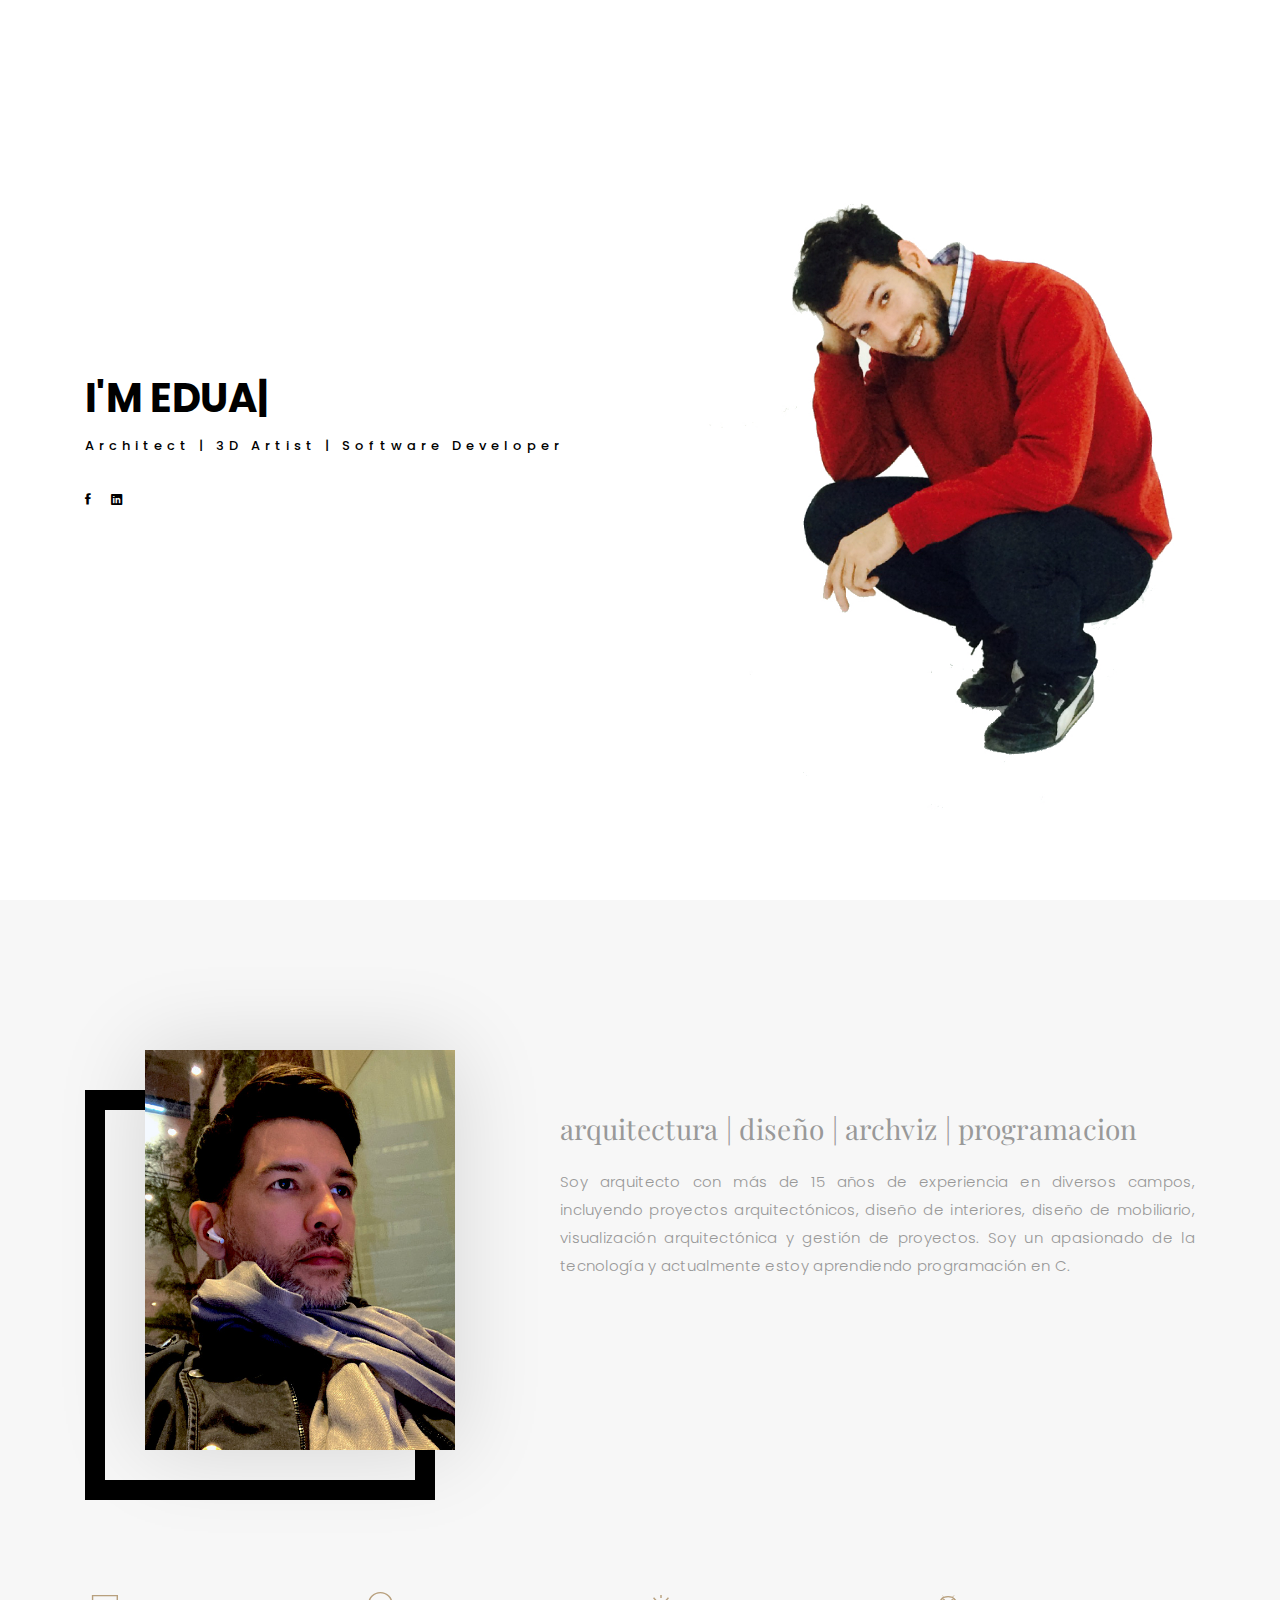
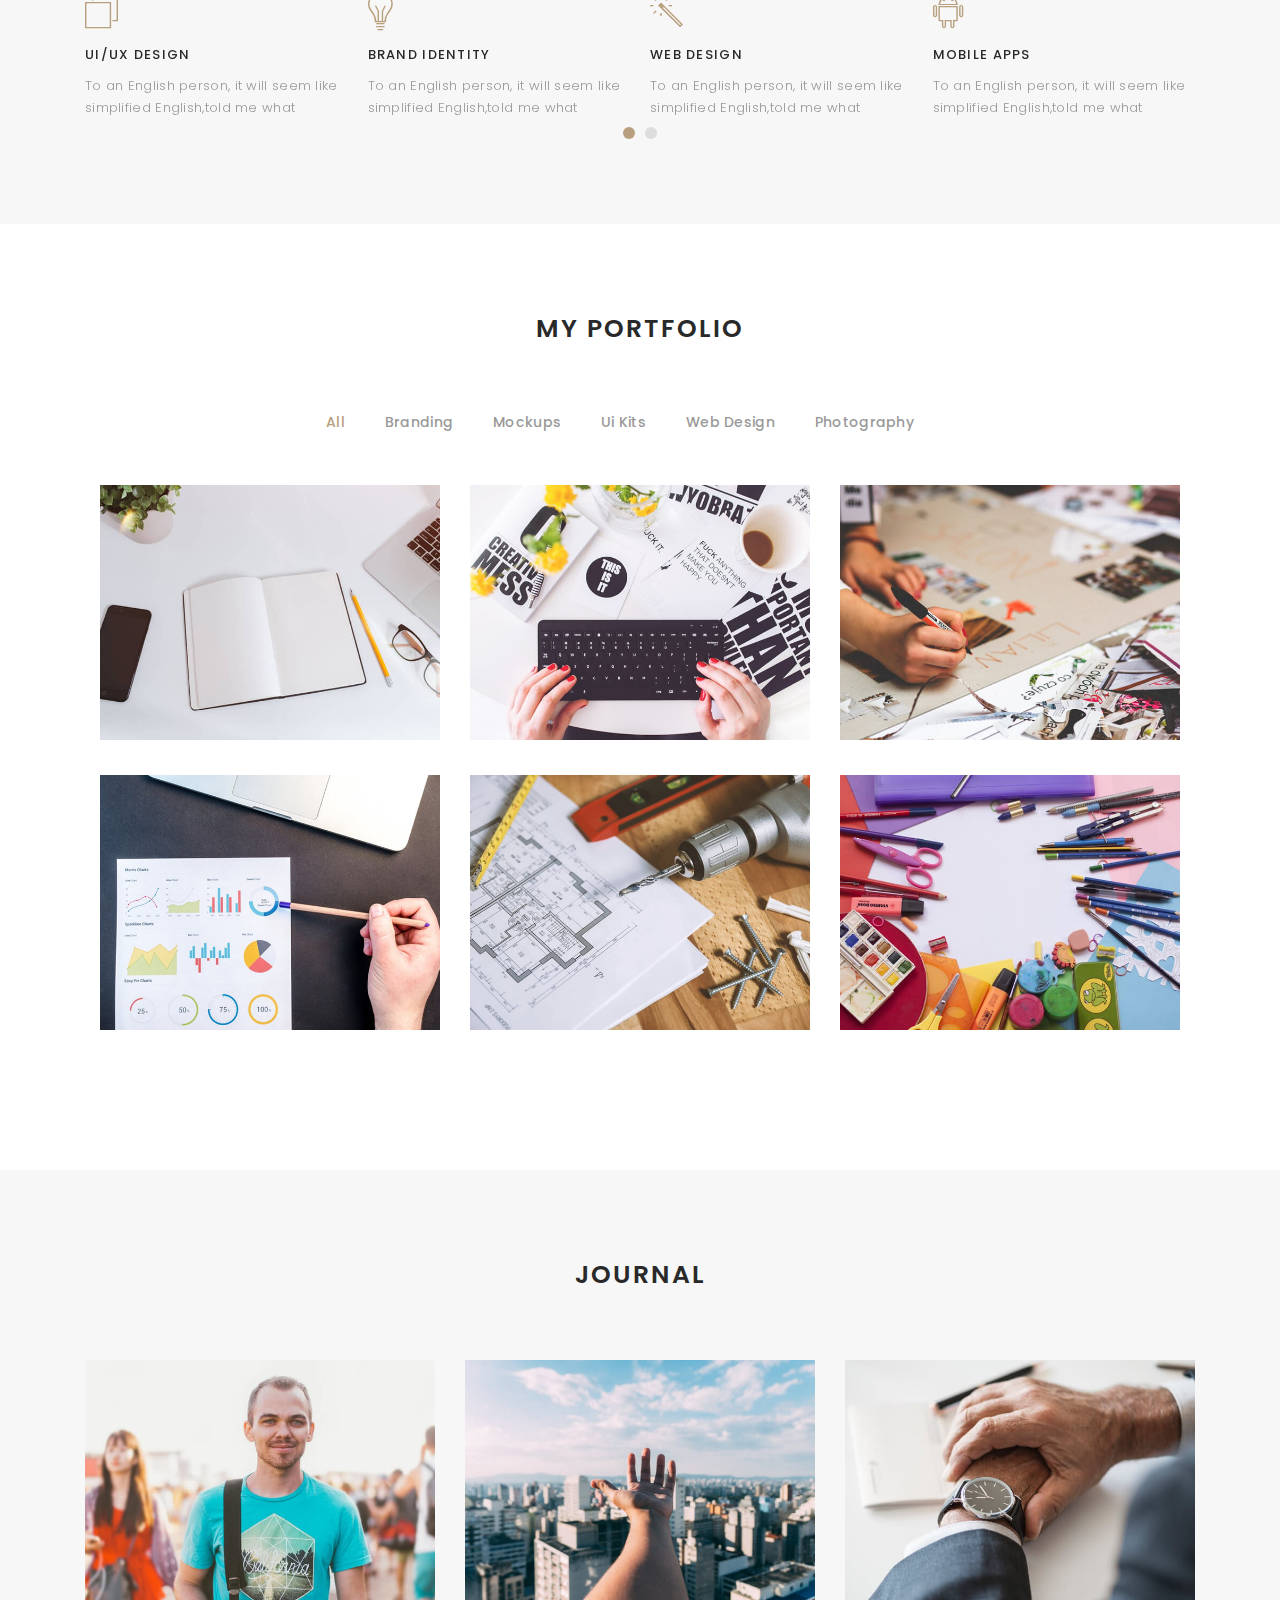
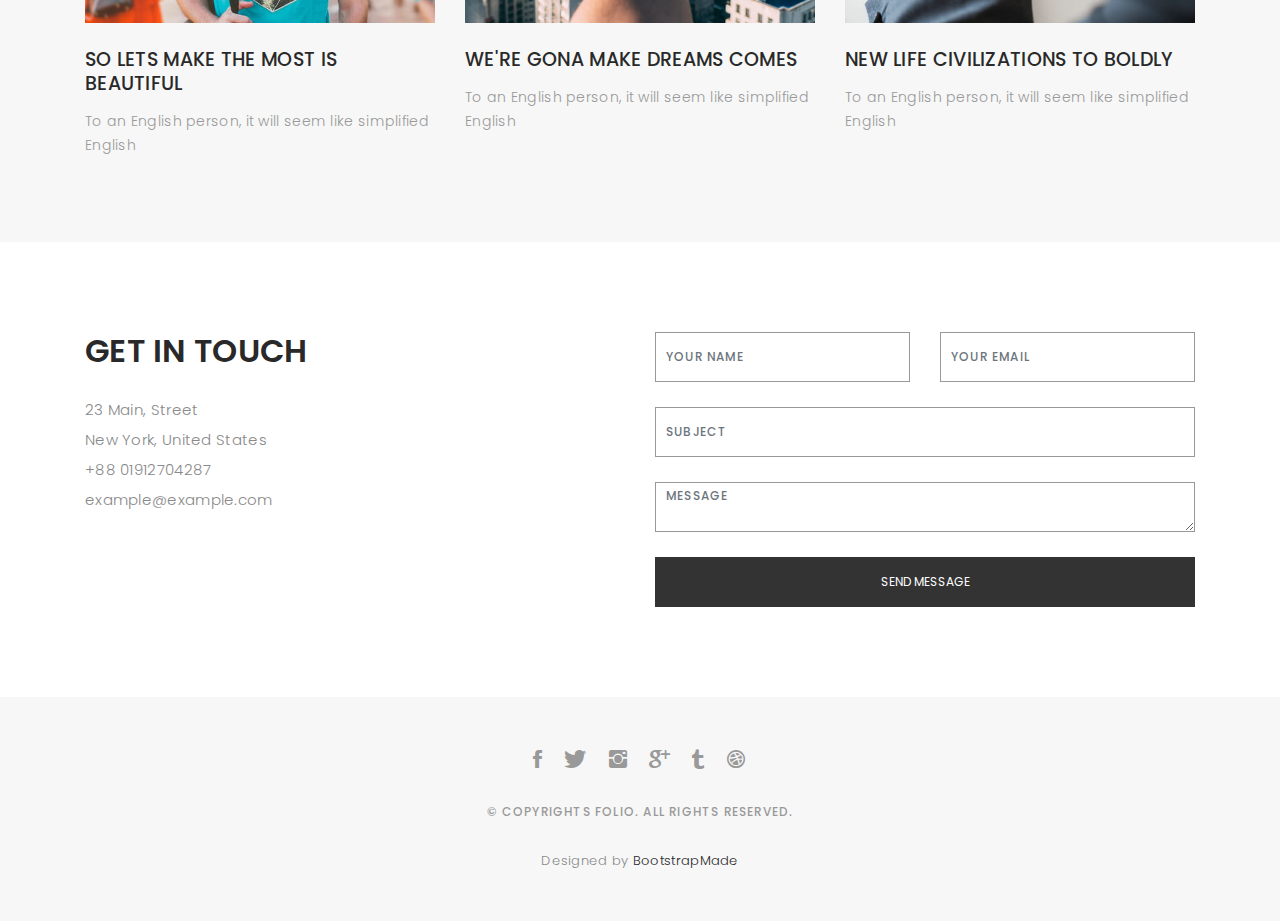
==== index.html @ e2559c33 "Update index.html" ====
<!DOCTYPE html>
<html lang="en">

<head>
  <!-- meta -->
  <meta charset="utf-8">
  <meta content="width=device-width, initial-scale=1.0" name="viewport">

  <title>Eduardo Vazquez</title>
  <meta content="" name="keywords">
  <meta content="" name="description">

  <!-- Google Fonts -->
  <link href="https://fonts.googleapis.com/css?family=Poppins:300,300i,400,400i,500,500i,600,600i,700,700i|Playfair+Display:400,400i,700,700i,900,900i" rel="stylesheet">

  <!-- Bootstrap CSS File -->
  <link href="lib/bootstrap/css/bootstrap.min.css" rel="stylesheet">

  <!-- Libraries CSS Files -->
  <link href="lib/ionicons/css/ionicons.min.css" rel="stylesheet">
  <link href="lib/owlcarousel/assets/owl.carousel.min.css" rel="stylesheet">
  <link href="lib/magnific-popup/magnific-popup.css" rel="stylesheet">
  <link href="lib/hover/hover.min.css" rel="stylesheet">

  <!-- Main Stylesheet File -->
  <link href="css/style.css" rel="stylesheet">

  <!-- Responsive css -->
  <link href="css/responsive.css" rel="stylesheet">

  <!-- Favicon -->
  <link rel="shortcut icon" href="images/favicon.png">

  <!-- =======================================================
    Theme Name: Folio
    Theme URL: https://bootstrapmade.com/folio-bootstrap-portfolio-template/
    Author: BootstrapMade.com
    Author URL: https://bootstrapmade.com
  ======================================================= -->
</head>

<body>

  <!-- start section navbar -->
  <nav id="main-nav">
    <div class="row">
      <div class="container">

        <ul class="nav-menu list-unstyled">
          <li><a href="#header" class="smoothScroll">Home</a></li>
          <li><a href="#about" class="smoothScroll">About</a></li>
          <li><a href="#portfolio" class="smoothScroll">Portfolio</a></li>
          <li><a href="#journal" class="smoothScroll">Blog</a></li>
          <li><a href="#contact" class="smoothScroll">Contact</a></li>
        </ul>

      </div>
    </div>
  </nav>
  <!-- End section navbar -->


  <!-- start section header -->
  <div id="header" class="home">

    <div class="container">
      <div class="header-content">
        <h1>I'm <span class="typed"></span></h1>
        <p>architect | 3D artist | software developer</p>

        <ul class="list-unstyled list-social">
          <li><a href="https://www.instagram.com/arqeduvazquez/"><i class="ion-social-facebook"></i></a></li>
          <li><a href="https://www.linkedin.com/in/arqeduardovazquez/"><i class="ion-social-linkedin"></i></a></li>
        </ul>
      </div>
    </div>
  </div>
  <!-- End section header -->


  <!-- start section about us -->
  <div id="about" class="paddsection">
    <div class="container">
      <div class="row justify-content-between">

        <div class="col-lg-4 ">
          <div class="div-img-bg">
            <div class="about-img">
              <img src="images/me.jpg" class="img-responsive" alt="me">
            </div>
          </div>
        </div>

        <div class="col-lg-7">
          <div class="about-descr">

            <p class="p-heading">arquitectura | diseño | archviz | programacion </p>
            <p class="separator">Soy arquitecto con más de 15 años de experiencia en diversos campos, incluyendo proyectos arquitectónicos, diseño de interiores, diseño de mobiliario, visualización arquitectónica y gestión de proyectos. 
              Soy un apasionado de la tecnología y actualmente estoy aprendiendo programación en C.</p>

          </div>

        </div>
      </div>
    </div>
  </div>
  <!-- end section about us -->


  <!-- start section services -->
  <div id="services">
    <div class="container">

        <div class="services-carousel owl-theme">

          <div class="services-block">

            <i class="ion-ios-browsers-outline"></i>
            <span>UI/UX DESIGN</span>
            <p class="separator">To an English person, it will seem like simplified English,told me what </p>

          </div>

          <div class="services-block">

            <i class="ion-ios-lightbulb-outline"></i>
            <span>BRAND IDENTITY</span>
            <p class="separator">To an English person, it will seem like simplified English,told me what </p>

          </div>

          <div class="services-block">

            <i class="ion-ios-color-wand-outline"></i>
            <span>WEB DESIGN</span>
            <p class="separator">To an English person, it will seem like simplified English,told me what </p>

          </div>

          <div class="services-block">

            <i class="ion-social-android-outline"></i>
            <span>MOBILE APPS</span>
            <p class="separator">To an English person, it will seem like simplified English,told me what </p>

          </div>

          <div class="services-block">

            <i class="ion-ios-analytics-outline"></i>
            <span>Analytics</span>
            <p class="separator">To an English person, it will seem like simplified English,told me what </p>

          </div>

          <div class="services-block">

            <i class="ion-ios-camera-outline"></i>
            <span>PHOTOGRAPHY</span>
            <p class="separator">To an English person, it will seem like simplified English,told me what </p>

          </div>

        </div>

    </div>

  </div>
  <!-- end section services -->


  <!-- start section portfolio -->
  <div id="portfolio" class="text-center paddsection">

    <div class="container">
      <div class="section-title text-center">
        <h2>My Portfolio</h2>
      </div>
    </div>

    <div class="container">
      <div class="row">
        <div class="col-md-12">

          <div class="portfolio-list">

            <ul class="nav list-unstyled" id="portfolio-flters">
              <li class="filter filter-active" data-filter=".all">all</li>
              <li class="filter" data-filter=".branding">branding</li>
              <li class="filter" data-filter=".mockups">mockups</li>
              <li class="filter" data-filter=".uikits">ui kits</li>
              <li class="filter" data-filter=".webdesign">web design</li>
              <li class="filter" data-filter=".photography">photography</li>
            </ul>

          </div>

          <div class="portfolio-container">

            <div class="col-lg-4 col-md-6 portfolio-thumbnail all branding uikits webdesign">
              <a class="popup-img" href="images/portfolio/1.jpg">
                <img src="images/portfolio/1.jpg" alt="img">
              </a>
            </div>

            <div class="col-lg-4 col-md-6 portfolio-thumbnail all mockups uikits photography">
              <a class="popup-img" href="images/portfolio/2.jpg">
                <img src="images/portfolio/2.jpg"  alt="img">
              </a>
            </div>

            <div class="col-lg-4 col-md-6 portfolio-thumbnail all branding webdesig photographyn">
              <a class="popup-img" href="images/portfolio/3.jpg">
                <img src="images/portfolio/3.jpg" alt="img">
              </a>
            </div>

            <div class="col-lg-4 col-md-6 portfolio-thumbnail all mockups webdesign photography">
              <a class="popup-img" href="images/portfolio/4.jpg">
                <img src="images/portfolio/4.jpg" alt="img">
              </a>
            </div>

            <div class="col-lg-4 col-md-6 portfolio-thumbnail all branding uikits photography">
              <a class="popup-img" href="images/portfolio/5.jpg">
                <img src="images/portfolio/5.jpg" alt="img">
              </a>
            </div>

            <div class="col-lg-4 col-md-6 portfolio-thumbnail all mockups uikits webdesign">
              <a class="popup-img" href="images/portfolio/6.jpg">
                <img src="images/portfolio/6.jpg" alt="img">
              </a>
            </div>

          </div>
        </div>
      </div>
    </div>

  </div>
  <!-- End section portfolio -->


  <!-- start section journal -->
  <div id="journal" class="text-left paddsection">

    <div class="container">
      <div class="section-title text-center">
        <h2>journal</h2>
      </div>
    </div>

    <div class="container">
      <div class="journal-block">
        <div class="row">

          <div class="col-lg-4 col-md-6">
            <div class="journal-info">

              <a href="blog-single.html"><img src="images/blog-post-1.jpg" class="img-responsive" alt="img"></a>

              <div class="journal-txt">

                <h4><a href="blog-single.html">SO LETS MAKE THE MOST IS BEAUTIFUL</a></h4>
                <p class="separator">To an English person, it will seem like simplified English
                </p>

              </div>

            </div>
          </div>

          <div class="col-lg-4 col-md-6">
            <div class="journal-info">

              <a href="blog-single.html"><img src="images/blog-post-2.jpg" class="img-responsive" alt="img"></a>

              <div class="journal-txt">

                <h4><a href="#blog-single.html">WE'RE GONA MAKE DREAMS COMES</a></h4>
                <p class="separator">To an English person, it will seem like simplified English
                </p>

              </div>

            </div>
          </div>

          <div class="col-lg-4 col-md-6">
            <div class="journal-info">

              <a href="blog-single.html"><img src="images/blog-post-3.jpg" class="img-responsive" alt="img"></a>

              <div class="journal-txt">

                <h4><a href="blog-single.html">NEW LIFE CIVILIZATIONS TO BOLDLY</a></h4>
                <p class="separator">To an English person, it will seem like simplified English
                </p>

              </div>

            </div>
          </div>

        </div>
      </div>
    </div>

  </div>
  <!-- End section journal -->


  <!-- start sectoion contact -->
  <div id="contact" class="paddsection">
    <div class="container">
      <div class="contact-block1">
        <div class="row">

          <div class="col-lg-6">
            <div class="contact-contact">

              <h2 class="mb-30">GET IN TOUCH</h2>

              <ul class="contact-details">
                <li><span>23 Main, Street</span></li>
                <li><span>New York, United States</span></li>
                <li><span>+88 01912704287</span></li>
                <li><span>example@example.com</span></li>
              </ul>

            </div>
          </div>

          <div class="col-lg-6">
            <form action="" method="post" role="form" class="contactForm">
              <div class="row">

                <div id="sendmessage">Your message has been sent. Thank you!</div>
                <div id="errormessage"></div>

                <div class="col-lg-6">
                  <div class="form-group contact-block1">
                    <input type="text" name="name" class="form-control" id="name" placeholder="Your Name" data-rule="minlen:4" data-msg="Please enter at least 4 chars" />
                    <div class="validation"></div>
                  </div>
                </div>

                <div class="col-lg-6">
                  <div class="form-group">
                    <input type="email" class="form-control" name="email" id="email" placeholder="Your Email" data-rule="email" data-msg="Please enter a valid email" />
                    <div class="validation"></div>
                  </div>
                </div>

                <div class="col-lg-12">
                  <div class="form-group">
                    <input type="text" class="form-control" name="subject" id="subject" placeholder="Subject" data-rule="minlen:4" data-msg="Please enter at least 8 chars of subject" />
                    <div class="validation"></div>
                  </div>
                </div>

                <div class="col-lg-12">
                  <div class="form-group">
                    <textarea class="form-control" name="message" rows="12" data-rule="required" data-msg="Please write something for us" placeholder="Message"></textarea>
                    <div class="validation"></div>
                  </div>
                </div>

                <div class="col-lg-12">
                  <input type="submit" class="btn btn-defeault btn-send" value="Send message">
                </div>

              </div>
            </form>
          </div>
        </div>
      </div>
    </div>
  </div>
  <!-- start sectoion contact -->


  <!-- start section footer -->
  <div id="footer" class="text-center">
    <div class="container">
      <div class="socials-media text-center">

        <ul class="list-unstyled">
          <li><a href="#"><i class="ion-social-facebook"></i></a></li>
          <li><a href="#"><i class="ion-social-twitter"></i></a></li>
          <li><a href="#"><i class="ion-social-instagram"></i></a></li>
          <li><a href="#"><i class="ion-social-googleplus"></i></a></li>
          <li><a href="#"><i class="ion-social-tumblr"></i></a></li>
          <li><a href="#"><i class="ion-social-dribbble"></i></a></li>
        </ul>

      </div>

      <p>&copy; Copyrights Folio. All rights reserved.</p>

      <div class="credits">
        <!--
          All the links in the footer should remain intact.
          You can delete the links only if you purchased the pro version.
          Licensing information: https://bootstrapmade.com/license/
          Purchase the pro version with working PHP/AJAX contact form: https://bootstrapmade.com/buy/?theme=Folio
        -->
        Designed by <a href="https://bootstrapmade.com/">BootstrapMade</a>
      </div>

    </div>
  </div>
  <!-- End section footer -->

  <!-- JavaScript Libraries -->
  <script src="lib/jquery/jquery.min.js"></script>
  <script src="lib/jquery/jquery-migrate.min.js"></script>
  <script src="lib/bootstrap/js/bootstrap.bundle.min.js"></script>
  <script src="lib/typed/typed.js"></script>
  <script src="lib/owlcarousel/owl.carousel.min.js"></script>
  <script src="lib/magnific-popup/magnific-popup.min.js"></script>
  <script src="lib/isotope/isotope.pkgd.min.js"></script>

  <!-- Contact Form JavaScript File -->
  <script src="contactform/contactform.js"></script>

  <!-- Template Main Javascript File -->
  <script src="js/main.js"></script>

</body>

</html>
---- css/style.css ----
/*
  Theme Name: Folio
  Theme URL: https://bootstrapmade.com/folio-bootstrap-portfolio-template/
  Author: BootstrapMade.com
  Author URL: https://bootstrapmade.com
*/

/*  General Styling
/*-----------------------------------------------------------------------------------*/

body {
  background: #ffffff;
  color: #898989;
  font-family: 'Poppins', helvetica;
  font-size: 15px;
  font-weight: 300;
  line-height: 20px;
  letter-spacing: 0.02em;
  overflow-x: hidden;
  margin: 0 auto;
  padding: 0;
  -moz-box-sizing: border-box;
  -ms-box-sizing: border-box;
  -o-box-sizing: border-box;
  -webkit-box-sizing: border-box;
  box-sizing: border-box;
}

h1, h2, h3, h4, h5, h6 {
  margin: 0;
}

h2 {
  color: #292929;
  font-weight: 600;
}

h4 {
  color: #292929;
  font-size: 14px;
  font-weight: 600;
}

a {
  color: #292929;
  text-decoration: none !important;
  -moz-transition: all 0.5s ease-in-out 0s;
  -ms-transition: all 0.5s ease-in-out 0s;
  -o-transition: all 0.5s ease-in-out 0s;
  -webkit-transition: all 0.5s ease-in-out 0s;
  transition: all 0.5s ease-in-out 0s;
}

a:hover {
  -moz-transition: all 0.5s ease-in-out 0s;
  -ms-transition: all 0.5s ease-in-out 0s;
  -o-transition: all 0.5s ease-in-out 0s;
  -webkit-transition: all 0.5s ease-in-out 0s;
  transition: all 0.5s ease-in-out 0s;
}

a:hover, a:focus {
  color: #b8a07e;
  text-decoration: underline;
}

nav ul li a {
  padding: 2px 0 0 0;
  position: relative;
  display: block;
  font-size: 12px;
  color: #999999;
  letter-spacing: 0.1em;
  font-weight: 500;
  line-height: 14px;
  text-transform: uppercase;
  -moz-transition: all 0.5s ease-in-out 0s;
  -ms-transition: all 0.5s ease-in-out 0s;
  -o-transition: all 0.5s ease-in-out 0s;
  -webkit-transition: all 0.5s ease-in-out 0s;
  transition: all 0.5s ease-in-out 0s;
}

p {
  margin: 25px 0;
  padding: 0;
  font-size: 15px;
  color: #999999;
  line-height: 28px;
}

::-moz-selection {
  background: #b8a07e;
  color: #fff;
}

::selection {
  background: #b8a07e;
  color: #fff;
}

.btn {
  background: #333;
  border: medium none;
  border-radius: 0;
  color: #fff;
  font-size: 12px;
  height: 50px;
  line-height: 50px;
  padding: 0 30px;
  text-transform: uppercase;
}

.btn:hover, .btn:focus {
  color: #fff;
}

.padDiv {
  padding: 30px 20px;
}

.section-title {
  margin-bottom: 70px;
}

.section-title h2 {
  font-size: 25px;
  letter-spacing: 2px;
  text-transform: uppercase;
}

.form-control {
  background-color: transparent;
  border: 1px solid #999;
  border-radius: 0;
  color: #999999;
  font-size: 12px;
  font-weight: 500;
  height: 50px;
  letter-spacing: 0.1em;
  padding-left: 10px;
  margin: 0 0 25px 0;
  line-height: 14px;
  text-transform: uppercase;
}

.form-control:focus {
  box-shadow: none;
  outline: 0 none;
}

.paddsection {
  padding-top: 90px;
  padding-bottom: 90px;
}

.paddsections {
  padding-top: 90px;
  padding-bottom: 90px !important;
}

.hvr-shutter-in-horizontal::before {
  background: #333;
}

.hvr-shutter-in-horizontal:hover {
  background: #b8a07e;
}

.mb-30 {
  margin-bottom: 30px;
}

/*-----------------------------------------------------------------------------------*/
/*  Navbar Top
/*-----------------------------------------------------------------------------------*/

nav {
  position: fixed;
  background: #fff;
  z-index: 1000;
  width: 100%;
  padding: 20px;
  display: none;
  -webkit-box-shadow: 0px 2px 92px 0px rgba(0, 0, 0, 0.18);
  -moz-box-shadow: 0px 2px 92px 0px rgba(0, 0, 0, 0.18);
  box-shadow: 0px 2px 92px 0px rgba(0, 0, 0, 0.18);
}

.nav-menu {
  float: right;
  line-height: 32px;
  margin-bottom: 0;
  padding-top: 16px;
}

nav ul li {
  float: left;
  margin-right: 15px;
  font-family: 'Poppins', sans-serif;
  font-size: 14px;
  margin-left: 40px;
}

nav ul li a {
  padding: 2px 0 0 0;
  position: relative;
  display: block;
  font-size: 14px;
  color: #999999;
  font-family: 'Poppins', helvetica;
  font-weight: 500;
  line-height: 16px;
  text-transform: uppercase;
  letter-spacing: 0.02em;
  text-transform: capitalize;
}

.logo {
  float: left;
}

.logo img {
  width: 100px;
  height: 50px;
}

.responsive {
  display: none;
  font-size: 23px;
}

.active {
  color: #afafaf;
}

/*----------------------------------------------------------------------------------*/
/*  Header
/*-----------------------------------------------------------------------------------*/

#header {
  background: url("../images/home-bg.jpg") repeat scroll center center / cover;
  height: 100vh;
  width: 100%;
}


#header .header-content {
  height: 100vh;
  text-align: left;
  width: 100%;
  display: flex;
  justify-content: center;
  flex-direction: column;
}

.header-content h1 {
  font-size: 40px;
  font-weight: 700;
  margin-bottom: 10px;
  text-transform: uppercase;
  color: #000;
}

.header-content p {
  font-size: 13px;
  letter-spacing: 5px;
  margin-top: 0;
  margin-bottom: 30px;
  text-transform: capitalize;
  color: #000;
  font-weight: 500;
}

.header-content .list-social li {
  float: left;
  margin-right: 20px;
}

.header-content .list-social li i {
  color: #000;
  font-size: 15px;
}

/*-----------------------------------------------------------------------------------*/
/*  Aout-us
/*-----------------------------------------------------------------------------------*/

#about {
  width: 100%;
  height: auto;
  background: #f7f7f7;
  padding-top: 190px;
}

#about .div-img-bg {
  padding-bottom: 30px;
  border: 20px solid #000000;
}

#about .div-img-bg .about-img img {
  width: 100%;
  box-shadow: 0px 0px 85px 0px rgba(0, 0, 0, 0.14);
  margin-top: -60px;
  margin-left: 40px;
  height: 400px;
  object-fit: cover;
}

#about .about-descr .p-heading {
  font-family: 'Playfair Display', serif;
  font-size: 28px;
  text-align: left;
}

#about .about-descr .separator {
  max-width: 100%;
  margin-bottom: 0;
  text-align: justify;
}

/*-----------------------------------------------------------------------------------*/
/*   Services
/*-----------------------------------------------------------------------------------*/

#services {
  background: #f7f7f7;
  position: relative;
  padding-bottom: 80px;
}

.owl-item {
  float: left;
}
.services-block span {
  margin: 10px 0;
  position: relative;
  font-size: 13px;
  color: #292929;
  letter-spacing: 0.1em;
  font-weight: 500;
  text-transform: uppercase;
  display: block;
}

.services-block .separator {
  margin: 0;
  font-size: 13px;
  line-height: 22px;
}

.services-block i {
  font-size: 44px;
  color: #b8a07e;
  line-height: 44px;
}


.services-carousel  .owl-stage-outer {
  overflow: hidden;
}

.services-carousel .owl-dots {
  margin-top: 5px;
  text-align: center;
}

.services-carousel .owl-dot {
  display: inline-block;
  margin: 0 5px;
  width: 12px !important;
  height: 12px !important;
  border-radius: 50%;
  border: 0;
  padding: 0 !important;
  background-color: #ddd;
  cursor: pointer;
}

.services-carousel .owl-dot.active {
  background-color: #b8a07e;
}

.owl-nav {
  display: none;
}


/*-----------------------------------------------------------------------------------*/
/*  Portfolio
/*-----------------------------------------------------------------------------------*/

#portfolio {
  position: relative;
  padding-bottom: 50px;
}

#portfolio .portfolio-list {
  margin-bottom: 50px;
}

#portfolio .portfolio-list .nav {
  display: inline-block;
  margin: 0;
}

#portfolio .portfolio-list .nav li {
  margin: 0 40px 0 0;
  float: left;
  font-size: 14px;
  color: #999999;
  line-height: 16px;
  cursor: pointer;
  font-family: 'Poppins', helvetica;
  font-weight: 500;
  letter-spacing: 0.02em;
  text-transform: capitalize;
  -moz-transition: all 0.5s ease-in-out 0s;
  -ms-transition: all 0.5s ease-in-out 0s;
  -o-transition: all 0.5s ease-in-out 0s;
  -webkit-transition: all 0.5s ease-in-out 0s;
  transition: all 0.5s ease-in-out 0s;
}

#portfolio .portfolio-list .nav li:hover, #portfolio .portfolio-list .nav li.filter-active  {
  color: #b8a07e;
  -moz-transition: all 0.5s ease-in-out 0s;
  -ms-transition: all 0.5s ease-in-out 0s;
  -o-transition: all 0.5s ease-in-out 0s;
  -webkit-transition: all 0.5s ease-in-out 0s;
  transition: all 0.5s ease-in-out 0s;
}

#portfolio .portfolio-container {
  display: inline-block;
  margin-bottom: 50px;
  width: 100%;
}

.portfolio-thumbnail {
  margin-bottom: 30px;
  overflow: hidden;
  min-height: 260px;
}

.portfolio-thumbnail img {
  max-width: 100%;
}

/*-----------------------------------------------------------------------------------*/
/*  Journal
/*-----------------------------------------------------------------------------------*/

#journal,  #journal-blog {
  height: auto;
  width: 100%;
  background: #f7f7f7;
  padding-bottom: 60px;
  position: relative;
}

#journal-blog {
  background: #fff;
  padding-bottom: 30px;
}

#journal .journal-block {
  display: inline-block;
  height: auto;
  width: 100%;
}

#journal .journal-block .journal-info {
  position: relative;
}

.journal-block .journal-info img {
  max-width: 100%;
}

.journal-block .journal-info .journal-txt {
  padding: 25px 0px;
  position: relative;
}

.journal-block .journal-info .journal-txt h4 a {
  display: block;
  font-size: 19px;
  line-height: 24px;
  margin: 0 0 13px 0;
  font-weight: 500;
  color: #292929;
  -moz-transition: all 0.5s ease-in-out 0s;
  -ms-transition: all 0.5s ease-in-out 0s;
  -o-transition: all 0.5s ease-in-out 0s;
  -webkit-transition: all 0.5s ease-in-out 0s;
  transition: all 0.5s ease-in-out 0s;
}

.journal-block .journal-info .journal-txt h4 a:hover {
  color: #b8a07e;
  -moz-transition: all 0.5s ease-in-out 0s;
  -ms-transition: all 0.5s ease-in-out 0s;
  -o-transition: all 0.5s ease-in-out 0s;
  -webkit-transition: all 0.5s ease-in-out 0s;
  transition: all 0.5s ease-in-out 0s;
}

.journal-block .journal-info .journal-txt p {
  margin: 0;
  font-size: 14px;
  line-height: 24px;
}

/*-----------------------------------------------------------------------------------*/
/*  Contact
/*-----------------------------------------------------------------------------------*/

#contact {
  height: auto;
  width: 100%;
}

.contact-details {
  list-style: none;
  margin: 0;
  padding: 0;
}

.contact-details li {
  padding-bottom: 10px;
}

#contact input, #contact textarea {
  width: 100%;
}


#contact  #sendmessage {
  color: #18d26e;
  border: 1px solid #18d26e;
  display: none;
  text-align: center;
  padding: 15px;
  font-weight: 600;
  margin: 15px;
}

#contact  #errormessage {
  color: red;
  display: none;
  border: 1px solid red;
  text-align: center;
  padding: 15px;
  font-weight: 600;
  margin: 15px;
}

#contact #sendmessage.show, #contact #errormessage.show, #contact .show {
  display: block;
}

#contact .validation {
  color: red;
  display: none;
  margin: 0 0 20px;
  font-weight: 400;
  font-size: 13px;
}

/*-----------------------------------------------------------------------------------*/
/*  Footer
/*-----------------------------------------------------------------------------------*/

#footer {
  background: #f7f7f7;
  padding-top: 50px;
  padding-bottom: 50px;
}

#footer .socials-media {
  width: 100%;
}

#footer .socials-media ul {
  display: inline-block;
  float: none;
  margin: 0 0 20px 0;
}

#footer .socials-media ul li {
  float: left;
  margin-left: 10px;
  margin-right: 10px;
}

#footer .socials-media ul li a {
  font-size: 24px;
  color: #999;
  letter-spacing: 0.1em;
  font-weight: 500;
  background: transparent;
  text-transform: uppercase;
  -moz-transition: all 0.5s ease-in-out 0s;
  -ms-transition: all 0.5s ease-in-out 0s;
  -o-transition: all 0.5s ease-in-out 0s;
  -webkit-transition: all 0.5s ease-in-out 0s;
  transition: all 0.5s ease-in-out 0s;
}

#footer .socials-media ul li a:hover {
  color: #b8a07e;
  -moz-transition: all 0.5s ease-in-out 0s;
  -ms-transition: all 0.5s ease-in-out 0s;
  -o-transition: all 0.5s ease-in-out 0s;
  -webkit-transition: all 0.5s ease-in-out 0s;
  transition: all 0.5s ease-in-out 0s;
}

#footer p {
  font-size: 12px;
  letter-spacing: 0.1em;
  font-weight: 500;
  margin-top: 0;
  text-transform: uppercase;
}

.credits {
  font-size: 13px;
}
---- css/responsive.css ----
/** Width between 1200x to 0
 *  ~~~~~~~~~~~~~~~~~~~~~~~~~~~~~~~~~~~~
 */

@media (min-width: 1200px) {

}

/** Width between 992px to 1199px
 *  ~~~~~~~~~~~~~~~~~~~~~~~~~~~~~~~~~~~~
 */

@media (min-width: 992px) and (max-width: 1199px) {
  
}

/** Width between 768px to 991px
 *  ~~~~~~~~~~~~~~~~~~~~~~~~~~~~~~~~~~~~
 */

@media (min-width: 768px) and (max-width: 991px) {
  /* Navbar */
  nav {
    padding: 10px 15px;
  }
  .nav-menu {
    margin-top: 40px;
    display: none;
    float: none;
    width: 100%;
  }
  .nav-menu li {
    float: none;
    width: 100%;
    text-align: center;
    border-top: 1px solid #f7f7f7;
    line-height: 45px;
    margin-left: 0;
    padding-top: 10px;
    padding-bottom: 10px;
  }
  .responsive {
    float: right;
    padding-top: 15px;
    display: block;
  }
  /* About */
  .head-info .header-content .cmaster h1 {
    font-size: 32px;
  }
  #about .div-img-bg {
    padding: 0;
  }
  #about .div-img-bg .about-img img {
    margin-top: 0%;
    margin-left: calc(0% - 0px);
  }
  #about .about-descr .p-heading {
    font-size: 20px;
  }
  #about .about-descr .separator {
    max-width: 100%;
    margin-bottom: 0;
  }
  /* portfolio */
  #portfolio .portfolio-list .nav li {
    float: none;
    margin: 20px;
    display: inline-block;
  }
  /* journal */
  #journal .journal-block .journal-info {
    margin-bottom: 30px;
  }
  /* Contact */
  .contact-contact {
    margin-bottom: 30px;
  }
  /* Footer */
  #footer .socials-media ul li {
    margin-right: 0;
    margin-left: 0;
    float: none;
    display: inline-block;
  }
}

/** Width between 767px to 0
 *  ~~~~~~~~~~~~~~~~~~~~~~~~~~~~~~~~~~~~
 */

@media (max-width: 767px) {
  /* Navbar */
  nav {
    padding: 20px 15px;
  }
  .nav-menu {
    margin-top: 40px;
    display: none;
    float: none;
    width: 100%;
  }
  .nav-menu li {
    float: none;
    width: 100%;
    text-align: center;
    border-top: 1px solid #f7f7f7;
    line-height: 45px;
    margin-left: 0;
    padding-top: 10px;
    padding-bottom: 10px;
  }
  .responsive {
    float: right;
    padding-top: 15px;
    display: block;
  }
  /* About */
  .head-info .header-content h1 {
    font-size: 32px;
  }
  #about .div-img-bg {
    padding: 0;
  }
  #about .div-img-bg .about-img img {
    margin-top: 0%;
    margin-left: calc(0% - 0px);
  }
  #about .about-descr .p-heading {
    font-size: 20px;
  }
  #about .about-descr .separator {
    max-width: 100%;
    margin-bottom: 0;
  }
  /* portfolio */
  #portfolio .portfolio-list .nav li {
    float: none;
    margin: 20px;
    display: inline-block;
  }
  /* journal */
  #journal .journal-block .journal-info {
    margin-bottom: 30px;
  }
  /* Contact */
  .contact-contact {
    margin-bottom: 30px;
  }
  /* Footer */
  #footer .socials-media ul li {
    margin-right: 0;
    margin-left: 0;
    float: none;
    display: inline-block;
  }
}

/** Width between 600px to 0
 *  ~~~~~~~~~~~~~~~~~~~~~~~~~~~~~~~~~~~~
 */

@media (max-width: 600px) {
  /* Navbar */
  nav {
    padding: 20px 15px;
  }
  .nav-menu {
    margin-top: 40px;
    display: none;
    float: none;
    width: 100%;
  }
  .nav-menu li {
    float: none;
    width: 100%;
    text-align: center;
    border-top: 1px solid #f7f7f7;
    line-height: 45px;
    margin-left: 0;
    padding-top: 10px;
    padding-bottom: 10px;
  }
  .responsive {
    float: right;
    padding-top: 15px;
    display: block;
  }
  /* About */
  .head-info .header-content h1 {
    font-size: 32px;
  }
  #about .div-img-bg {
    padding: 0;
  }
  #about .div-img-bg .about-img img {
    margin-top: 0%;
    margin-left: calc(0% - 0px);
  }
  #about .about-descr .p-heading {
    font-size: 20px;
  }
  #about .about-descr .separator {
    max-width: 100%;
    margin-bottom: 0;
  }
  /* portfolio */
  #portfolio .portfolio-list .nav li {
    float: none;
    margin: 10px;
    display: inline-block;
  }
  /* journal */
  #journal .journal-block .journal-info {
    margin-bottom: 30px;
  }
  /* Contact */
  .contact-contact {
    margin-bottom: 30px;
  }
  /* Footer */
  #footer .socials-media ul li {
    margin-right: 0;
    margin-left: 0;
    float: none;
    display: inline-block;
  }
}

/** Width between 480px to 0
 *  ~~~~~~~~~~~~~~~~~~~~~~~~~~~~~~~~~~~~
 */

@media (max-width: 480px) {
  /* Navbar */
  nav {
    padding: 20px 15px;
  }
  .nav-menu {
    margin-top: 40px;
    display: none;
    float: none;
    width: 100%;
  }
  .nav-menu li {
    float: none;
    width: 100%;
    text-align: center;
    border-top: 1px solid #f7f7f7;
    line-height: 45px;
    margin-left: 0;
    padding-top: 10px;
    padding-bottom: 10px;
  }
  .responsive {
    float: right;
    padding-top: 15px;
    display: block;
  }
  /* About */
  .head-info .header-content h1 {
    font-size: 32px;
  }
  #about .div-img-bg {
    padding: 0;
  }
  #about .div-img-bg .about-img img {
    margin-top: 0%;
    margin-left: calc(0% - 0px);
  }
  #about .about-descr .p-heading {
    font-size: 20px;
  }
  #about .about-descr .separator {
    max-width: 100%;
    margin-bottom: 0;
  }
  /* portfolio */
  #portfolio .portfolio-list .nav li {
    float: none;
    margin: 20px;
  }
  /* journal */
  #journal .journal-block .journal-info {
    margin-bottom: 30px;
  }
  /* Contact */
  .contact-contact {
    margin-bottom: 30px;
  }
  /* Footer */
  #footer .socials-media ul li {
    margin-right: 0;
    margin-left: 0;
    float: none;
    display: inline-block;
  }
}

/** Width between 320px to 0
 *  ~~~~~~~~~~~~~~~~~~~~~~~~~~~~~~~~~~~~
 */

@media (max-width: 320px) {
  /* Navbar */
  nav {
    padding: 20px 15px;
  }
  .nav-menu {
    margin-top: 40px;
    display: none;
    float: none;
    width: 100%;
  }
  .nav-menu li {
    float: none;
    width: 100%;
    text-align: center;
    border-top: 1px solid #f7f7f7;
    line-height: 45px;
    margin-left: 0;
    padding-top: 10px;
    padding-bottom: 10px;
  }
  .responsive {
    float: right;
    padding-top: 15px;
    display: block;
  }
  /* About */
  .head-info .header-content h1 {
    font-size: 32px;
  }
  #about .div-img-bg {
    padding: 0;
  }
  #about .div-img-bg .about-img img {
    margin-top: 0%;
    margin-left: calc(0% - 0px);
  }
  #about .about-descr .p-heading {
    font-size: 20px;
  }
  #about .about-descr .separator {
    max-width: 100%;
    margin-bottom: 0;
  }
  /* portfolio */
  #portfolio .portfolio-list .nav li {
    float: none;
    margin: 20px;
  }
  /* journal */
  #journal .journal-block .journal-info {
    margin-bottom: 30px;
  }
  /* Contact */
  .contact-contact {
    margin-bottom: 30px;
  }
  /* Footer */
  #footer .socials-media ul li {
    margin-right: 0;
    margin-left: 0;
    float: none;
    display: inline-block;
  }
  /* Single page */
  .entry-comments-body span {
    display: inline-block;
    margin-right: 0;
  }
}
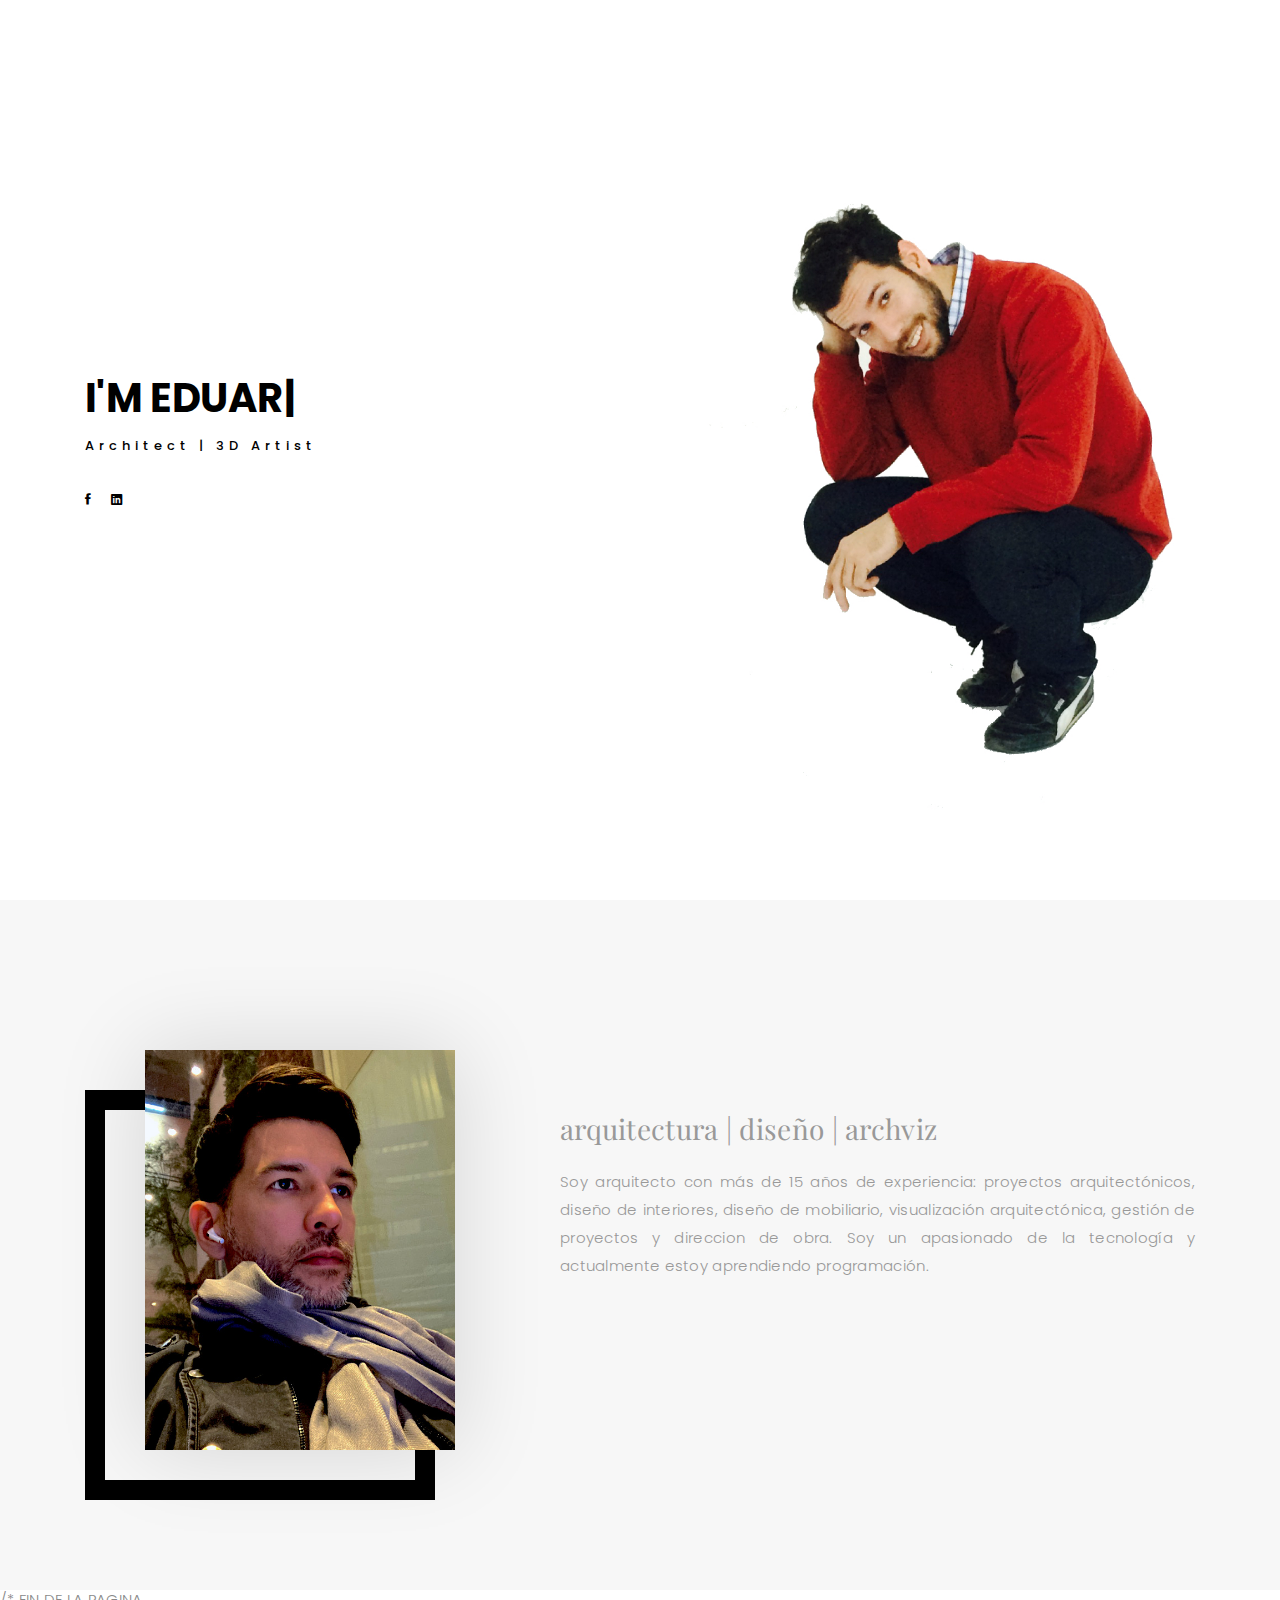
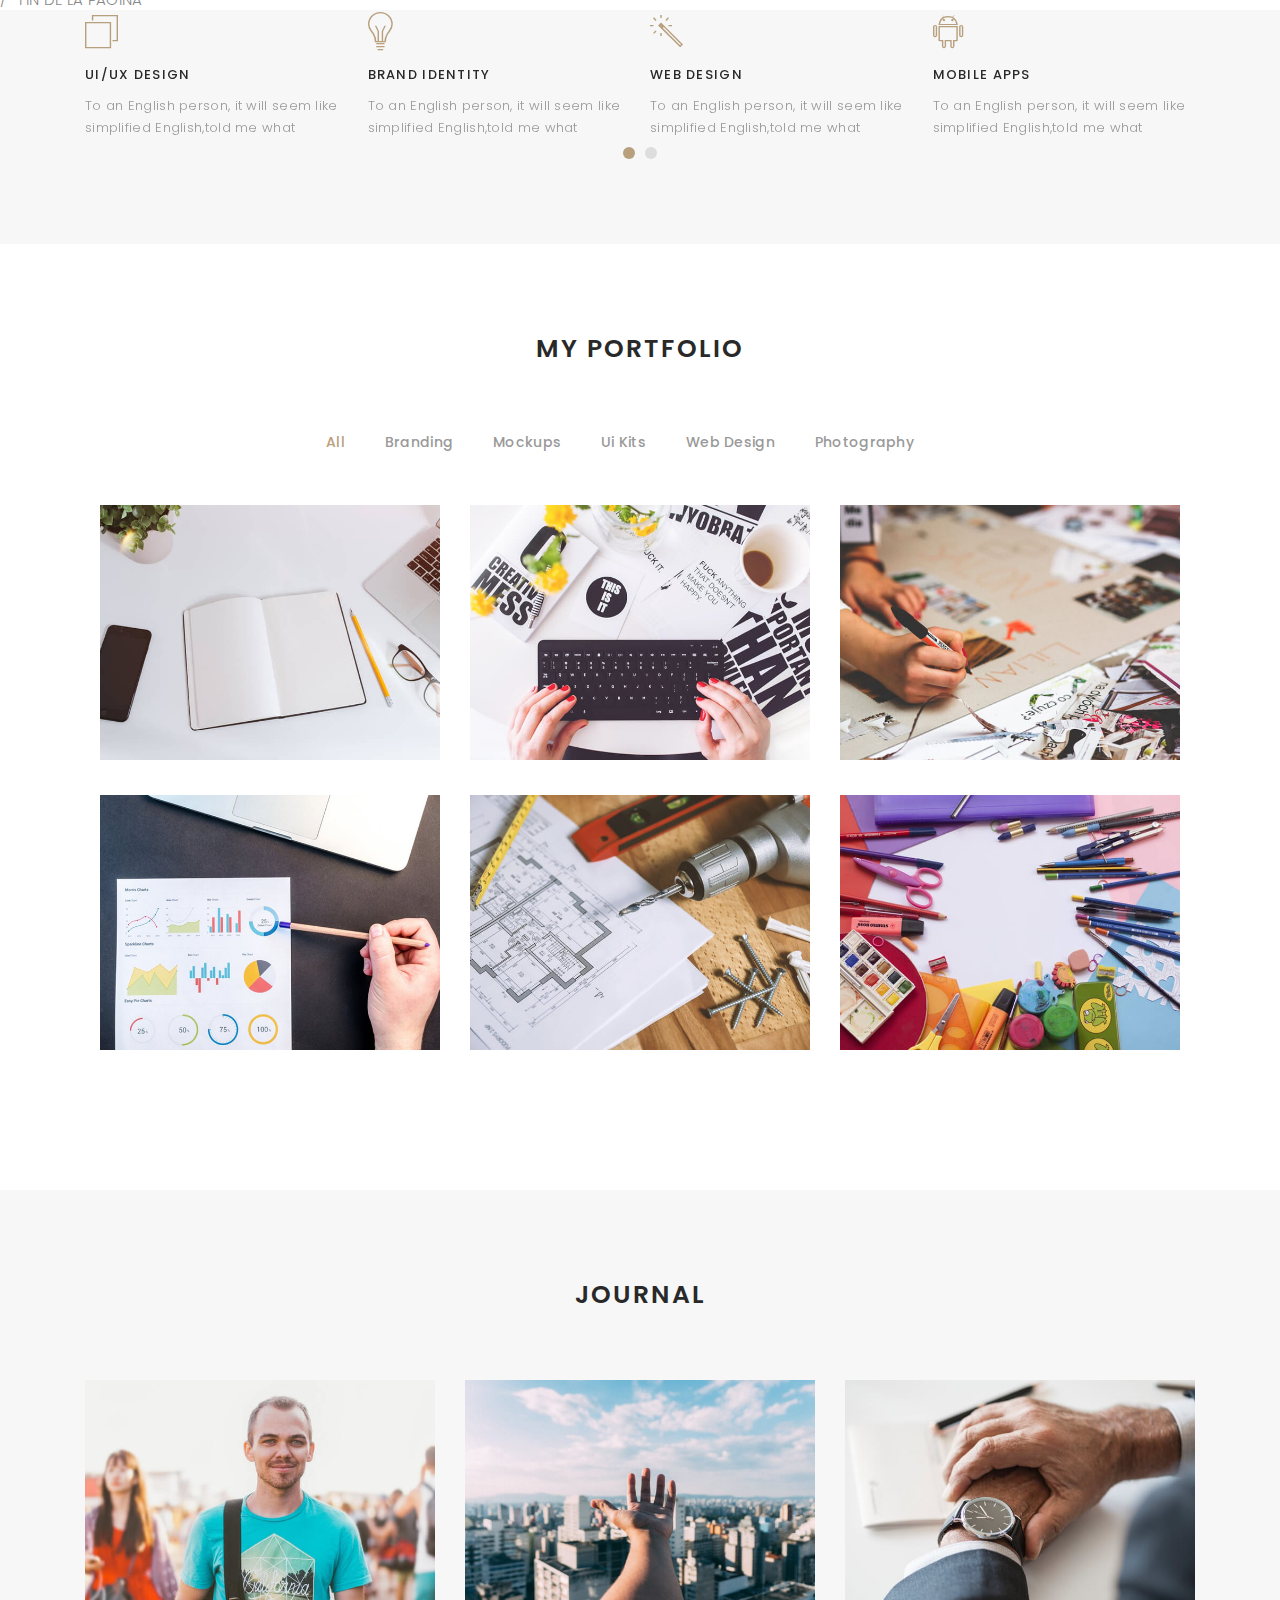
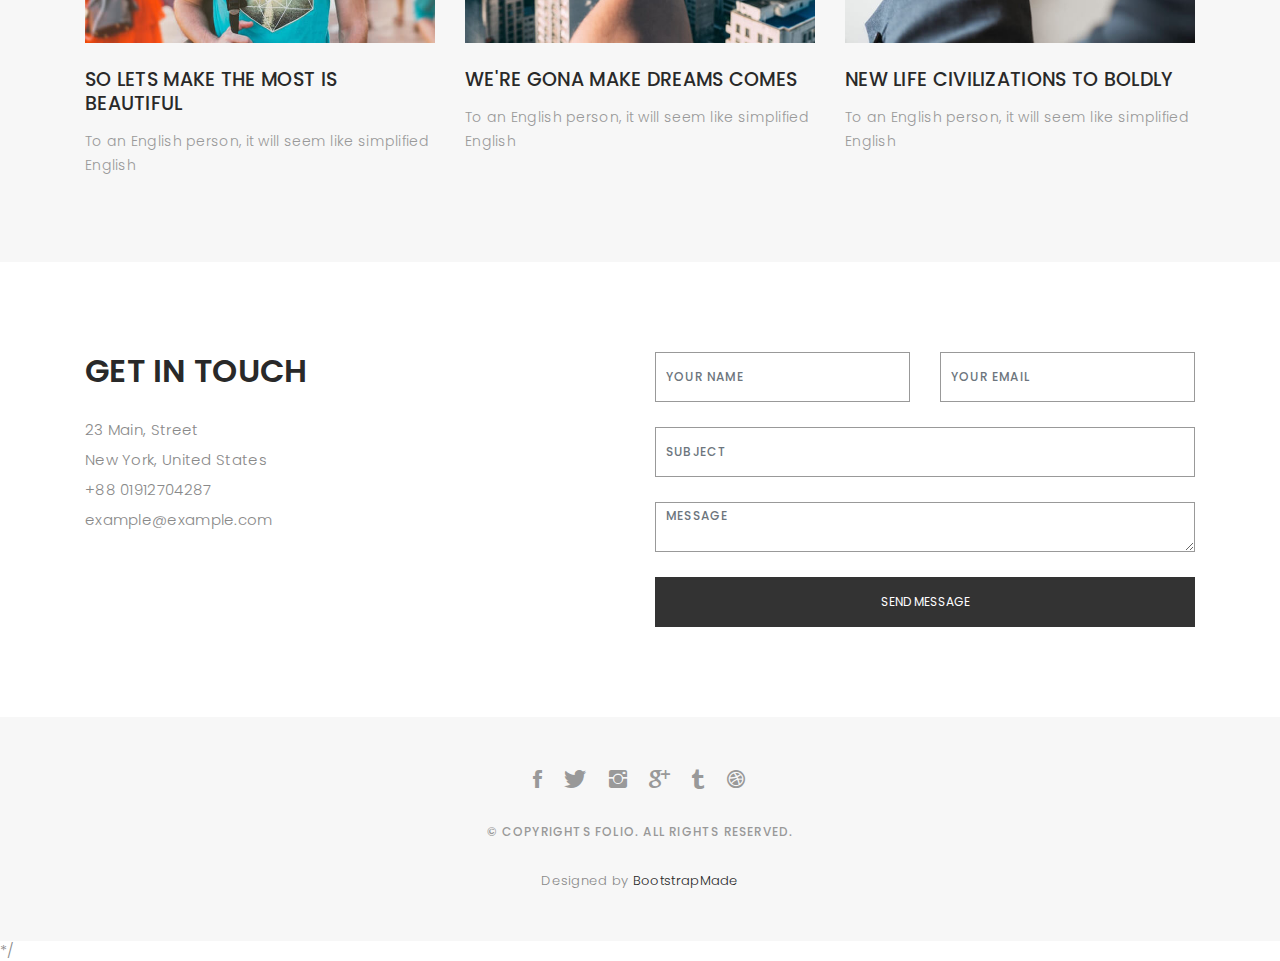
==== commit 944f29b4: "Update index.html" ====
--- a/index.html
+++ b/index.html
@@ -66,7 +66,7 @@
     <div class="container">
       <div class="header-content">
         <h1>I'm <span class="typed"></span></h1>
-        <p>architect | 3D artist | software developer</p>
+        <p>architect | 3D artist</p>
 
         <ul class="list-unstyled list-social">
           <li><a href="https://www.instagram.com/arqeduvazquez/"><i class="ion-social-facebook"></i></a></li>
@@ -94,9 +94,9 @@
         <div class="col-lg-7">
           <div class="about-descr">
 
-            <p class="p-heading">arquitectura | diseño | archviz | programacion </p>
-            <p class="separator">Soy arquitecto con más de 15 años de experiencia en diversos campos, incluyendo proyectos arquitectónicos, diseño de interiores, diseño de mobiliario, visualización arquitectónica y gestión de proyectos. 
-              Soy un apasionado de la tecnología y actualmente estoy aprendiendo programación en C.</p>
+            <p class="p-heading">arquitectura | diseño | archviz </p>
+            <p class="separator">Soy arquitecto con más de 15 años de experiencia: proyectos arquitectónicos, diseño de interiores, diseño de mobiliario, visualización arquitectónica, gestión de proyectos y direccion de obra. 
+              Soy un apasionado de la tecnología y actualmente estoy aprendiendo programación.</p>
 
           </div>
 
@@ -106,6 +106,8 @@
   </div>
   <!-- end section about us -->
 
+  
+/* FIN DE LA PAGINA
 
   <!-- start section services -->
   <div id="services">
@@ -413,6 +415,8 @@
   </div>
   <!-- End section footer -->
 
+*/
+  
   <!-- JavaScript Libraries -->
   <script src="lib/jquery/jquery.min.js"></script>
   <script src="lib/jquery/jquery-migrate.min.js"></script>
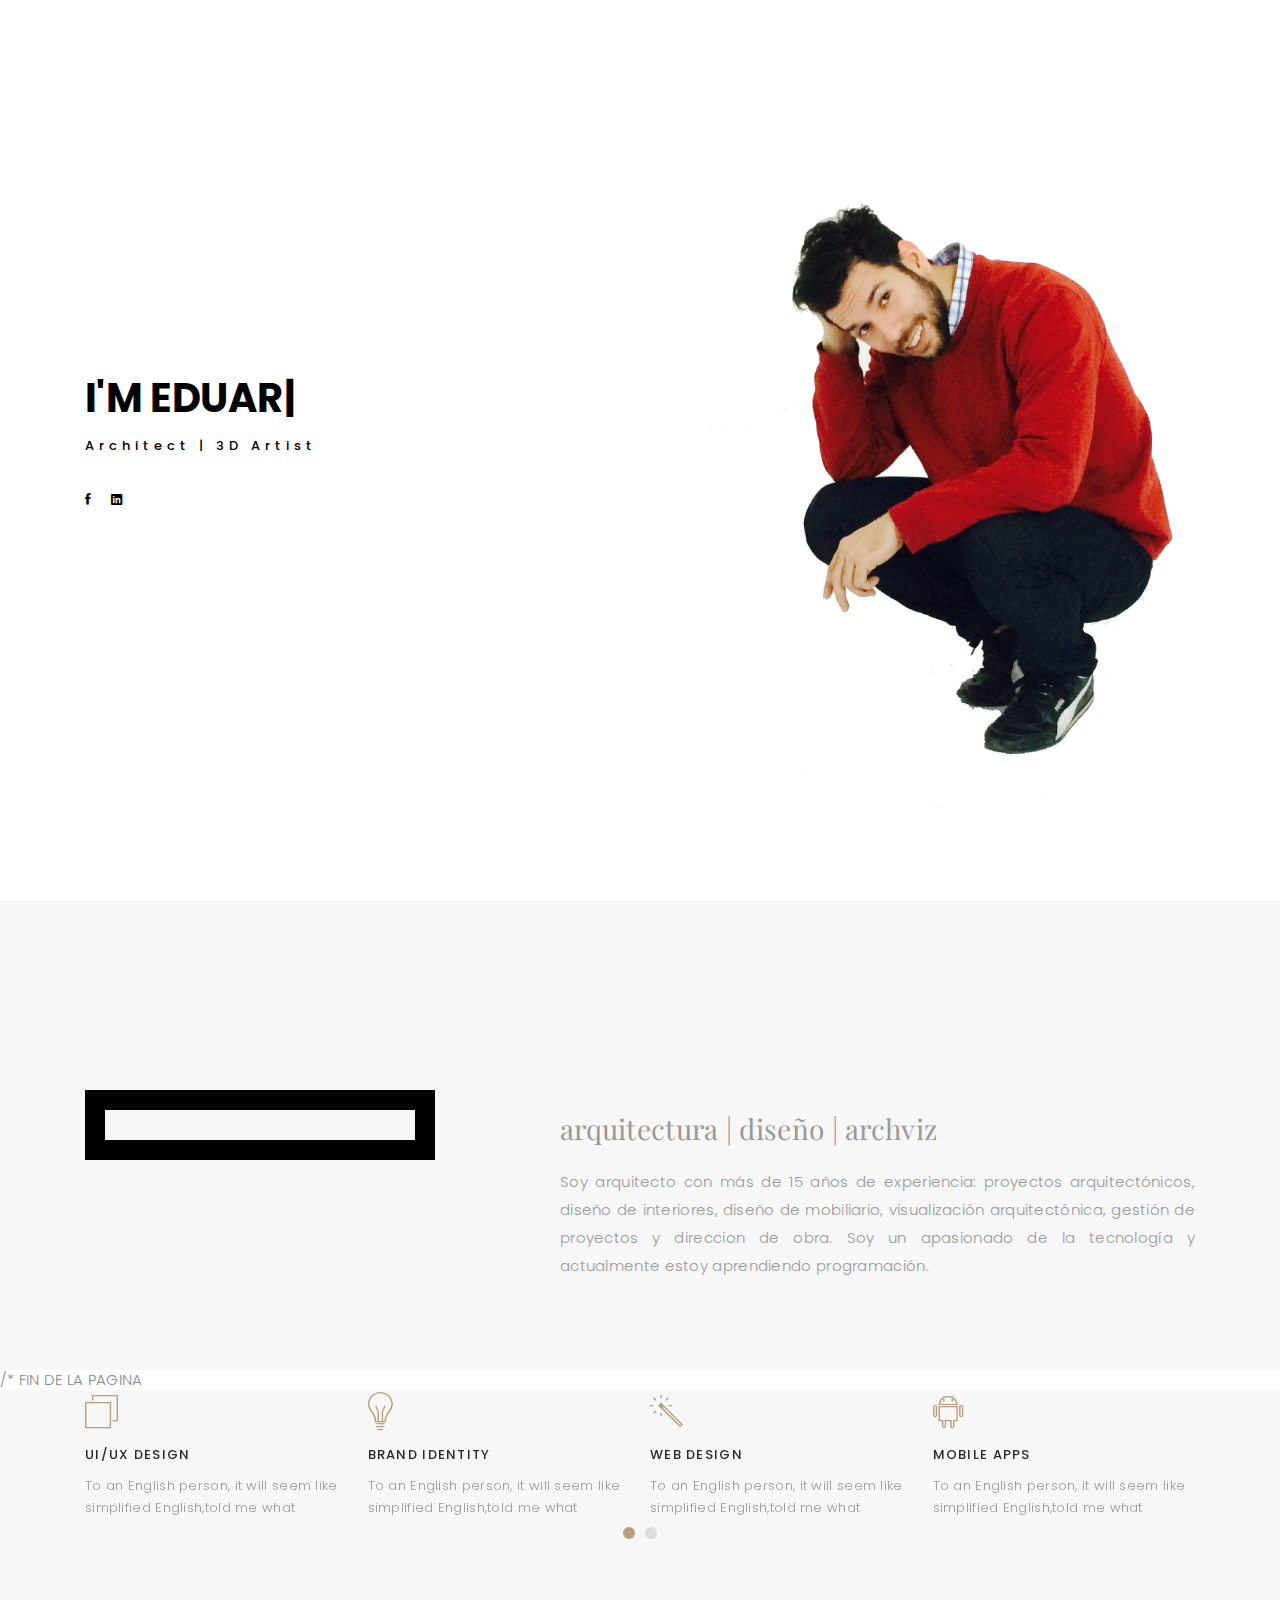
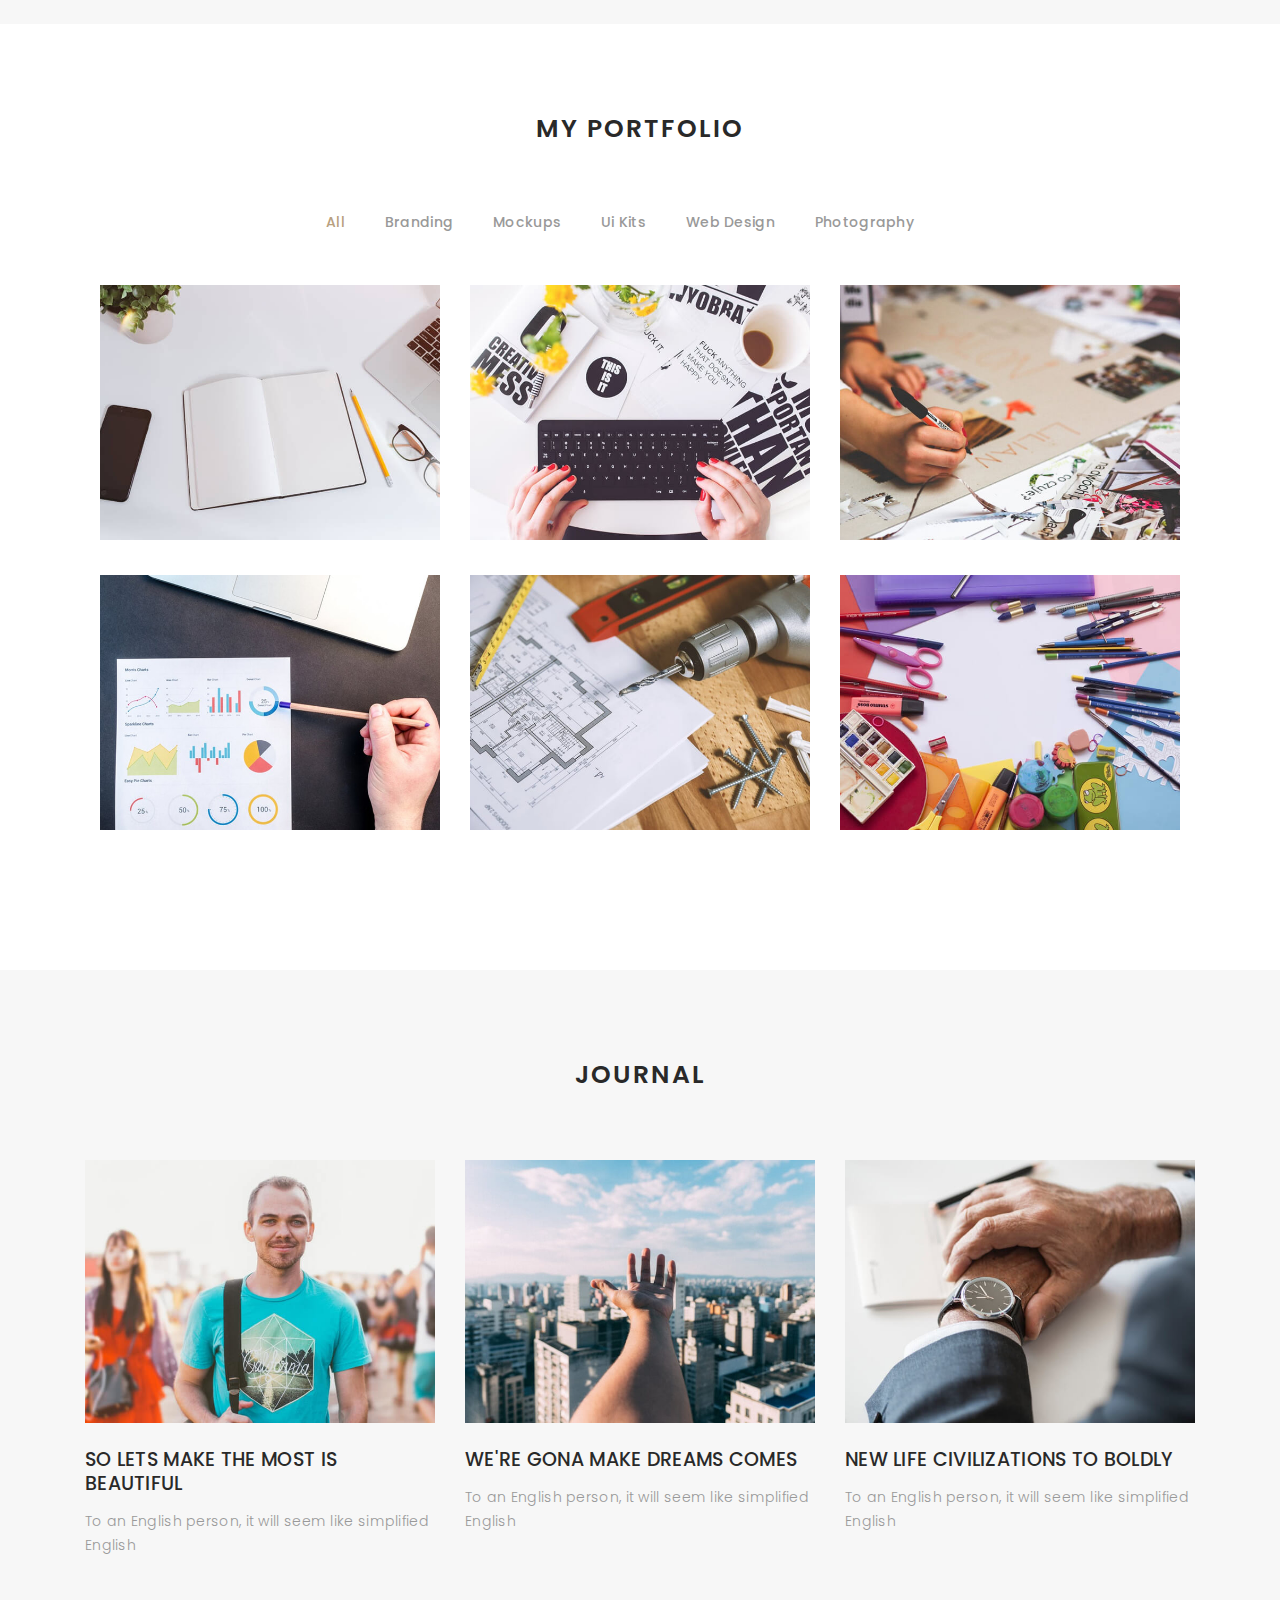
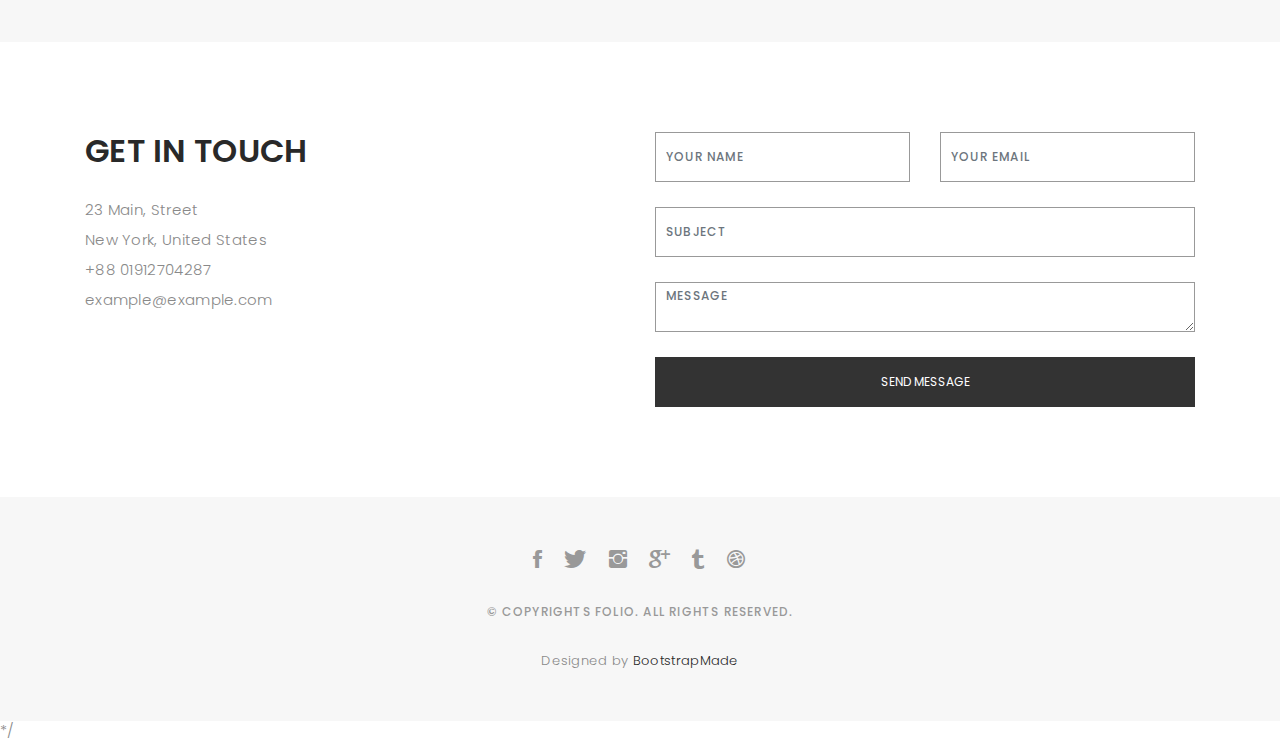
==== commit ee11cc05: "BORRE MI IMAGEN" ====
--- a/index.html
+++ b/index.html
@@ -86,7 +86,7 @@
         <div class="col-lg-4 ">
           <div class="div-img-bg">
             <div class="about-img">
-              <img src="images/me.jpg" class="img-responsive" alt="me">
+             <!-- <img src="images/me.jpg" class="img-responsive" alt="me"> -->
             </div>
           </div>
         </div>
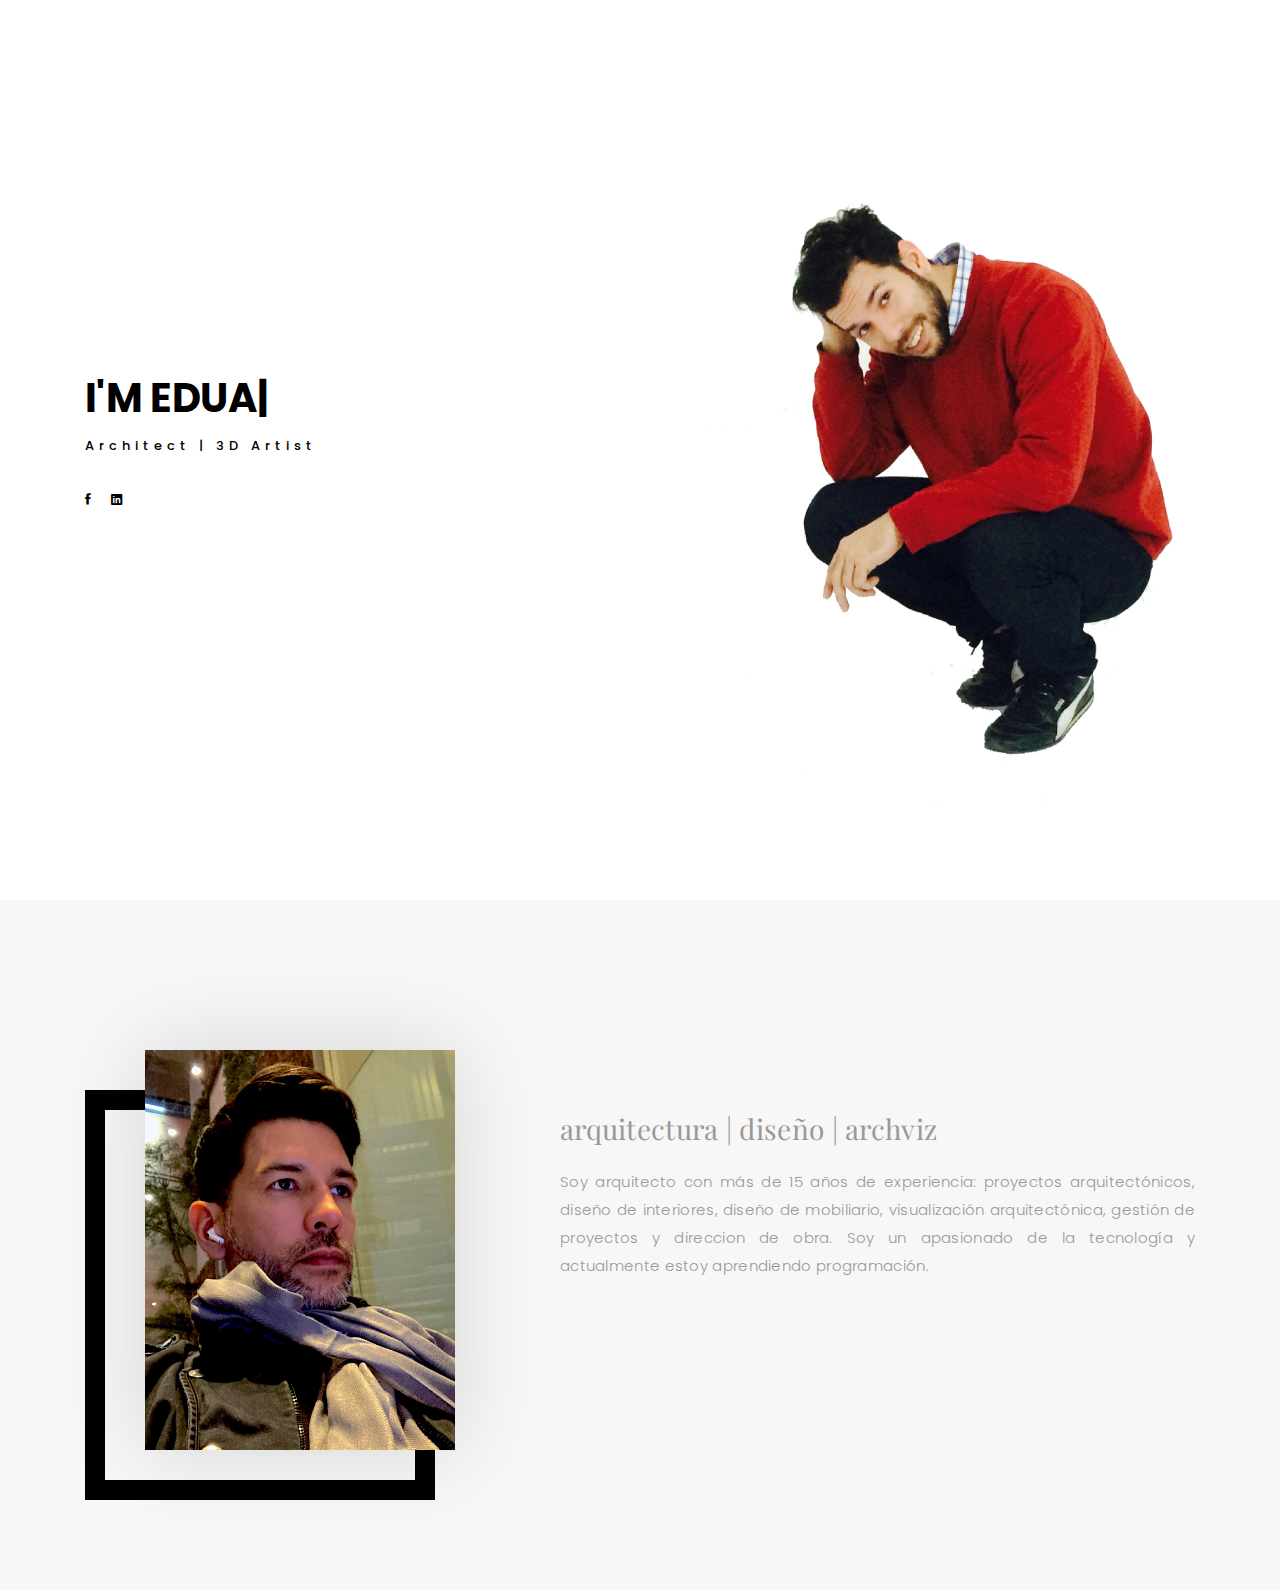
==== commit 0208e0f4: "comente todo el resto que no tiene nada" ====
--- a/index.html
+++ b/index.html
@@ -86,7 +86,7 @@
         <div class="col-lg-4 ">
           <div class="div-img-bg">
             <div class="about-img">
-             <!-- <img src="images/me.jpg" class="img-responsive" alt="me"> -->
+              <img src="images/me.jpg" class="img-responsive" alt="me">
             </div>
           </div>
         </div>
@@ -106,10 +106,7 @@
   </div>
   <!-- end section about us -->
 
-  
-/* FIN DE LA PAGINA
-
-  <!-- start section services -->
+  <!-- start section services
   <div id="services">
     <div class="container">
 
@@ -168,10 +165,10 @@
     </div>
 
   </div>
-  <!-- end section services -->
-
-
-  <!-- start section portfolio -->
+  end section services -->
+
+
+  <!-- start section portfolio
   <div id="portfolio" class="text-center paddsection">
 
     <div class="container">
@@ -241,10 +238,10 @@
     </div>
 
   </div>
-  <!-- End section portfolio -->
-
-
-  <!-- start section journal -->
+  End section portfolio -->
+
+
+  <!-- start section journal
   <div id="journal" class="text-left paddsection">
 
     <div class="container">
@@ -310,10 +307,10 @@
     </div>
 
   </div>
-  <!-- End section journal -->
-
-
-  <!-- start sectoion contact -->
+  End section journal -->
+
+
+  <!-- start sectoion contact
   <div id="contact" class="paddsection">
     <div class="container">
       <div class="contact-block1">
@@ -380,10 +377,10 @@
       </div>
     </div>
   </div>
-  <!-- start sectoion contact -->
-
-
-  <!-- start section footer -->
+  start sectoion contact -->
+
+
+  <!-- start section footer
   <div id="footer" class="text-center">
     <div class="container">
       <div class="socials-media text-center">
@@ -402,20 +399,19 @@
       <p>&copy; Copyrights Folio. All rights reserved.</p>
 
       <div class="credits">
-        <!--
+       ##### aca va un comentario
           All the links in the footer should remain intact.
           You can delete the links only if you purchased the pro version.
           Licensing information: https://bootstrapmade.com/license/
           Purchase the pro version with working PHP/AJAX contact form: https://bootstrapmade.com/buy/?theme=Folio
-        -->
+      ######
         Designed by <a href="https://bootstrapmade.com/">BootstrapMade</a>
       </div>
 
     </div>
   </div>
-  <!-- End section footer -->
-
-*/
+ End section footer -->
+
   
   <!-- JavaScript Libraries -->
   <script src="lib/jquery/jquery.min.js"></script>
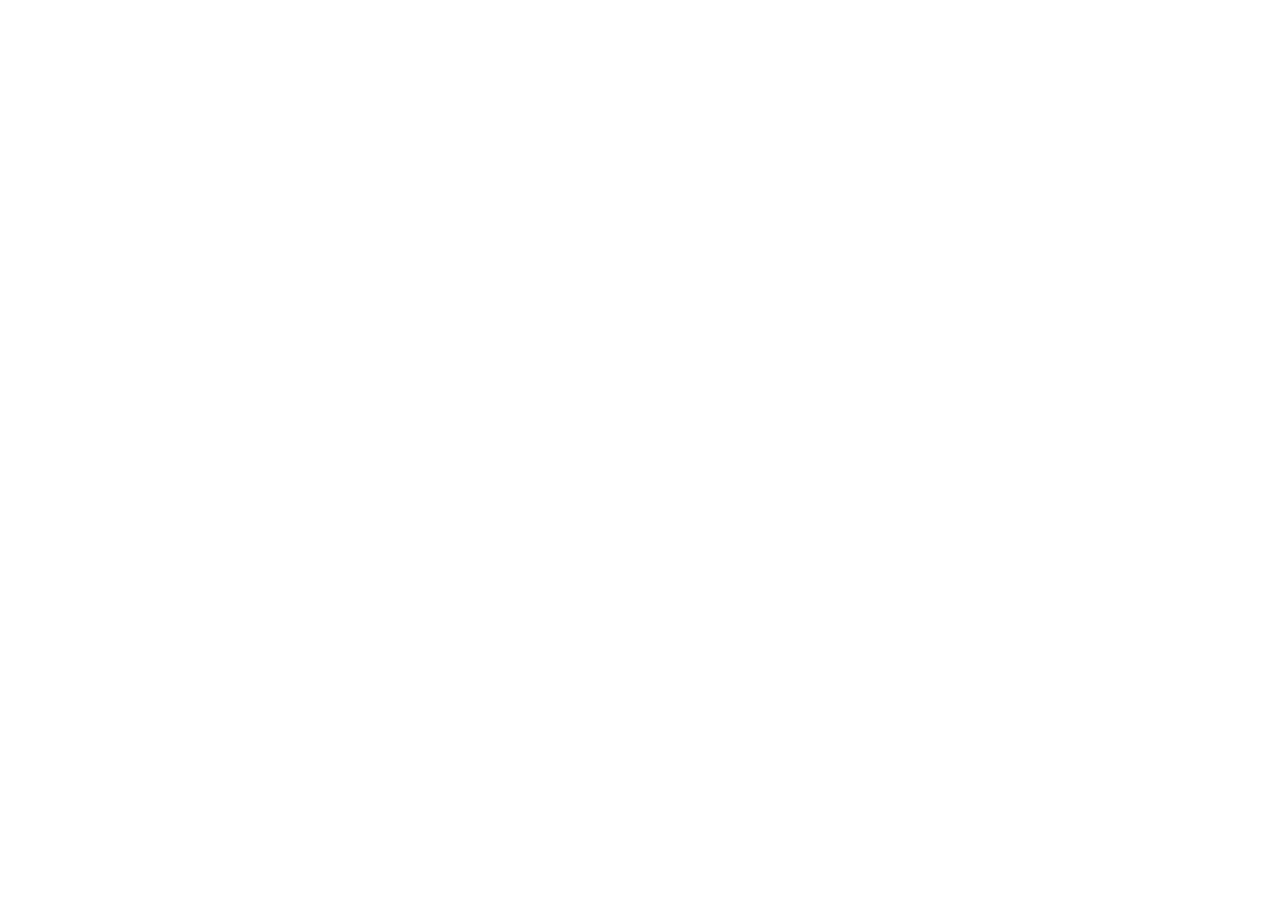
==== commit ec119122: "Update index.html" ====
--- a/index.html
+++ b/index.html
@@ -1,5 +1,5 @@
 <!DOCTYPE html>
-<html lang="en">
+<html lang="es-es">
 
 <head>
   <!-- meta -->
@@ -10,423 +10,10 @@
   <meta content="" name="keywords">
   <meta content="" name="description">
 
-  <!-- Google Fonts -->
-  <link href="https://fonts.googleapis.com/css?family=Poppins:300,300i,400,400i,500,500i,600,600i,700,700i|Playfair+Display:400,400i,700,700i,900,900i" rel="stylesheet">
-
-  <!-- Bootstrap CSS File -->
-  <link href="lib/bootstrap/css/bootstrap.min.css" rel="stylesheet">
-
-  <!-- Libraries CSS Files -->
-  <link href="lib/ionicons/css/ionicons.min.css" rel="stylesheet">
-  <link href="lib/owlcarousel/assets/owl.carousel.min.css" rel="stylesheet">
-  <link href="lib/magnific-popup/magnific-popup.css" rel="stylesheet">
-  <link href="lib/hover/hover.min.css" rel="stylesheet">
-
-  <!-- Main Stylesheet File -->
-  <link href="css/style.css" rel="stylesheet">
-
-  <!-- Responsive css -->
-  <link href="css/responsive.css" rel="stylesheet">
-
-  <!-- Favicon -->
-  <link rel="shortcut icon" href="images/favicon.png">
-
-  <!-- =======================================================
-    Theme Name: Folio
-    Theme URL: https://bootstrapmade.com/folio-bootstrap-portfolio-template/
-    Author: BootstrapMade.com
-    Author URL: https://bootstrapmade.com
-  ======================================================= -->
 </head>
 
 <body>
 
-  <!-- start section navbar -->
-  <nav id="main-nav">
-    <div class="row">
-      <div class="container">
-
-        <ul class="nav-menu list-unstyled">
-          <li><a href="#header" class="smoothScroll">Home</a></li>
-          <li><a href="#about" class="smoothScroll">About</a></li>
-          <li><a href="#portfolio" class="smoothScroll">Portfolio</a></li>
-          <li><a href="#journal" class="smoothScroll">Blog</a></li>
-          <li><a href="#contact" class="smoothScroll">Contact</a></li>
-        </ul>
-
-      </div>
-    </div>
-  </nav>
-  <!-- End section navbar -->
-
-
-  <!-- start section header -->
-  <div id="header" class="home">
-
-    <div class="container">
-      <div class="header-content">
-        <h1>I'm <span class="typed"></span></h1>
-        <p>architect | 3D artist</p>
-
-        <ul class="list-unstyled list-social">
-          <li><a href="https://www.instagram.com/arqeduvazquez/"><i class="ion-social-facebook"></i></a></li>
-          <li><a href="https://www.linkedin.com/in/arqeduardovazquez/"><i class="ion-social-linkedin"></i></a></li>
-        </ul>
-      </div>
-    </div>
-  </div>
-  <!-- End section header -->
-
-
-  <!-- start section about us -->
-  <div id="about" class="paddsection">
-    <div class="container">
-      <div class="row justify-content-between">
-
-        <div class="col-lg-4 ">
-          <div class="div-img-bg">
-            <div class="about-img">
-              <img src="images/me.jpg" class="img-responsive" alt="me">
-            </div>
-          </div>
-        </div>
-
-        <div class="col-lg-7">
-          <div class="about-descr">
-
-            <p class="p-heading">arquitectura | diseño | archviz </p>
-            <p class="separator">Soy arquitecto con más de 15 años de experiencia: proyectos arquitectónicos, diseño de interiores, diseño de mobiliario, visualización arquitectónica, gestión de proyectos y direccion de obra. 
-              Soy un apasionado de la tecnología y actualmente estoy aprendiendo programación.</p>
-
-          </div>
-
-        </div>
-      </div>
-    </div>
-  </div>
-  <!-- end section about us -->
-
-  <!-- start section services
-  <div id="services">
-    <div class="container">
-
-        <div class="services-carousel owl-theme">
-
-          <div class="services-block">
-
-            <i class="ion-ios-browsers-outline"></i>
-            <span>UI/UX DESIGN</span>
-            <p class="separator">To an English person, it will seem like simplified English,told me what </p>
-
-          </div>
-
-          <div class="services-block">
-
-            <i class="ion-ios-lightbulb-outline"></i>
-            <span>BRAND IDENTITY</span>
-            <p class="separator">To an English person, it will seem like simplified English,told me what </p>
-
-          </div>
-
-          <div class="services-block">
-
-            <i class="ion-ios-color-wand-outline"></i>
-            <span>WEB DESIGN</span>
-            <p class="separator">To an English person, it will seem like simplified English,told me what </p>
-
-          </div>
-
-          <div class="services-block">
-
-            <i class="ion-social-android-outline"></i>
-            <span>MOBILE APPS</span>
-            <p class="separator">To an English person, it will seem like simplified English,told me what </p>
-
-          </div>
-
-          <div class="services-block">
-
-            <i class="ion-ios-analytics-outline"></i>
-            <span>Analytics</span>
-            <p class="separator">To an English person, it will seem like simplified English,told me what </p>
-
-          </div>
-
-          <div class="services-block">
-
-            <i class="ion-ios-camera-outline"></i>
-            <span>PHOTOGRAPHY</span>
-            <p class="separator">To an English person, it will seem like simplified English,told me what </p>
-
-          </div>
-
-        </div>
-
-    </div>
-
-  </div>
-  end section services -->
-
-
-  <!-- start section portfolio
-  <div id="portfolio" class="text-center paddsection">
-
-    <div class="container">
-      <div class="section-title text-center">
-        <h2>My Portfolio</h2>
-      </div>
-    </div>
-
-    <div class="container">
-      <div class="row">
-        <div class="col-md-12">
-
-          <div class="portfolio-list">
-
-            <ul class="nav list-unstyled" id="portfolio-flters">
-              <li class="filter filter-active" data-filter=".all">all</li>
-              <li class="filter" data-filter=".branding">branding</li>
-              <li class="filter" data-filter=".mockups">mockups</li>
-              <li class="filter" data-filter=".uikits">ui kits</li>
-              <li class="filter" data-filter=".webdesign">web design</li>
-              <li class="filter" data-filter=".photography">photography</li>
-            </ul>
-
-          </div>
-
-          <div class="portfolio-container">
-
-            <div class="col-lg-4 col-md-6 portfolio-thumbnail all branding uikits webdesign">
-              <a class="popup-img" href="images/portfolio/1.jpg">
-                <img src="images/portfolio/1.jpg" alt="img">
-              </a>
-            </div>
-
-            <div class="col-lg-4 col-md-6 portfolio-thumbnail all mockups uikits photography">
-              <a class="popup-img" href="images/portfolio/2.jpg">
-                <img src="images/portfolio/2.jpg"  alt="img">
-              </a>
-            </div>
-
-            <div class="col-lg-4 col-md-6 portfolio-thumbnail all branding webdesig photographyn">
-              <a class="popup-img" href="images/portfolio/3.jpg">
-                <img src="images/portfolio/3.jpg" alt="img">
-              </a>
-            </div>
-
-            <div class="col-lg-4 col-md-6 portfolio-thumbnail all mockups webdesign photography">
-              <a class="popup-img" href="images/portfolio/4.jpg">
-                <img src="images/portfolio/4.jpg" alt="img">
-              </a>
-            </div>
-
-            <div class="col-lg-4 col-md-6 portfolio-thumbnail all branding uikits photography">
-              <a class="popup-img" href="images/portfolio/5.jpg">
-                <img src="images/portfolio/5.jpg" alt="img">
-              </a>
-            </div>
-
-            <div class="col-lg-4 col-md-6 portfolio-thumbnail all mockups uikits webdesign">
-              <a class="popup-img" href="images/portfolio/6.jpg">
-                <img src="images/portfolio/6.jpg" alt="img">
-              </a>
-            </div>
-
-          </div>
-        </div>
-      </div>
-    </div>
-
-  </div>
-  End section portfolio -->
-
-
-  <!-- start section journal
-  <div id="journal" class="text-left paddsection">
-
-    <div class="container">
-      <div class="section-title text-center">
-        <h2>journal</h2>
-      </div>
-    </div>
-
-    <div class="container">
-      <div class="journal-block">
-        <div class="row">
-
-          <div class="col-lg-4 col-md-6">
-            <div class="journal-info">
-
-              <a href="blog-single.html"><img src="images/blog-post-1.jpg" class="img-responsive" alt="img"></a>
-
-              <div class="journal-txt">
-
-                <h4><a href="blog-single.html">SO LETS MAKE THE MOST IS BEAUTIFUL</a></h4>
-                <p class="separator">To an English person, it will seem like simplified English
-                </p>
-
-              </div>
-
-            </div>
-          </div>
-
-          <div class="col-lg-4 col-md-6">
-            <div class="journal-info">
-
-              <a href="blog-single.html"><img src="images/blog-post-2.jpg" class="img-responsive" alt="img"></a>
-
-              <div class="journal-txt">
-
-                <h4><a href="#blog-single.html">WE'RE GONA MAKE DREAMS COMES</a></h4>
-                <p class="separator">To an English person, it will seem like simplified English
-                </p>
-
-              </div>
-
-            </div>
-          </div>
-
-          <div class="col-lg-4 col-md-6">
-            <div class="journal-info">
-
-              <a href="blog-single.html"><img src="images/blog-post-3.jpg" class="img-responsive" alt="img"></a>
-
-              <div class="journal-txt">
-
-                <h4><a href="blog-single.html">NEW LIFE CIVILIZATIONS TO BOLDLY</a></h4>
-                <p class="separator">To an English person, it will seem like simplified English
-                </p>
-
-              </div>
-
-            </div>
-          </div>
-
-        </div>
-      </div>
-    </div>
-
-  </div>
-  End section journal -->
-
-
-  <!-- start sectoion contact
-  <div id="contact" class="paddsection">
-    <div class="container">
-      <div class="contact-block1">
-        <div class="row">
-
-          <div class="col-lg-6">
-            <div class="contact-contact">
-
-              <h2 class="mb-30">GET IN TOUCH</h2>
-
-              <ul class="contact-details">
-                <li><span>23 Main, Street</span></li>
-                <li><span>New York, United States</span></li>
-                <li><span>+88 01912704287</span></li>
-                <li><span>example@example.com</span></li>
-              </ul>
-
-            </div>
-          </div>
-
-          <div class="col-lg-6">
-            <form action="" method="post" role="form" class="contactForm">
-              <div class="row">
-
-                <div id="sendmessage">Your message has been sent. Thank you!</div>
-                <div id="errormessage"></div>
-
-                <div class="col-lg-6">
-                  <div class="form-group contact-block1">
-                    <input type="text" name="name" class="form-control" id="name" placeholder="Your Name" data-rule="minlen:4" data-msg="Please enter at least 4 chars" />
-                    <div class="validation"></div>
-                  </div>
-                </div>
-
-                <div class="col-lg-6">
-                  <div class="form-group">
-                    <input type="email" class="form-control" name="email" id="email" placeholder="Your Email" data-rule="email" data-msg="Please enter a valid email" />
-                    <div class="validation"></div>
-                  </div>
-                </div>
-
-                <div class="col-lg-12">
-                  <div class="form-group">
-                    <input type="text" class="form-control" name="subject" id="subject" placeholder="Subject" data-rule="minlen:4" data-msg="Please enter at least 8 chars of subject" />
-                    <div class="validation"></div>
-                  </div>
-                </div>
-
-                <div class="col-lg-12">
-                  <div class="form-group">
-                    <textarea class="form-control" name="message" rows="12" data-rule="required" data-msg="Please write something for us" placeholder="Message"></textarea>
-                    <div class="validation"></div>
-                  </div>
-                </div>
-
-                <div class="col-lg-12">
-                  <input type="submit" class="btn btn-defeault btn-send" value="Send message">
-                </div>
-
-              </div>
-            </form>
-          </div>
-        </div>
-      </div>
-    </div>
-  </div>
-  start sectoion contact -->
-
-
-  <!-- start section footer
-  <div id="footer" class="text-center">
-    <div class="container">
-      <div class="socials-media text-center">
-
-        <ul class="list-unstyled">
-          <li><a href="#"><i class="ion-social-facebook"></i></a></li>
-          <li><a href="#"><i class="ion-social-twitter"></i></a></li>
-          <li><a href="#"><i class="ion-social-instagram"></i></a></li>
-          <li><a href="#"><i class="ion-social-googleplus"></i></a></li>
-          <li><a href="#"><i class="ion-social-tumblr"></i></a></li>
-          <li><a href="#"><i class="ion-social-dribbble"></i></a></li>
-        </ul>
-
-      </div>
-
-      <p>&copy; Copyrights Folio. All rights reserved.</p>
-
-      <div class="credits">
-       ##### aca va un comentario
-          All the links in the footer should remain intact.
-          You can delete the links only if you purchased the pro version.
-          Licensing information: https://bootstrapmade.com/license/
-          Purchase the pro version with working PHP/AJAX contact form: https://bootstrapmade.com/buy/?theme=Folio
-      ######
-        Designed by <a href="https://bootstrapmade.com/">BootstrapMade</a>
-      </div>
-
-    </div>
-  </div>
- End section footer -->
-
-  
-  <!-- JavaScript Libraries -->
-  <script src="lib/jquery/jquery.min.js"></script>
-  <script src="lib/jquery/jquery-migrate.min.js"></script>
-  <script src="lib/bootstrap/js/bootstrap.bundle.min.js"></script>
-  <script src="lib/typed/typed.js"></script>
-  <script src="lib/owlcarousel/owl.carousel.min.js"></script>
-  <script src="lib/magnific-popup/magnific-popup.min.js"></script>
-  <script src="lib/isotope/isotope.pkgd.min.js"></script>
-
-  <!-- Contact Form JavaScript File -->
-  <script src="contactform/contactform.js"></script>
-
-  <!-- Template Main Javascript File -->
-  <script src="js/main.js"></script>
 
 </body>
 
